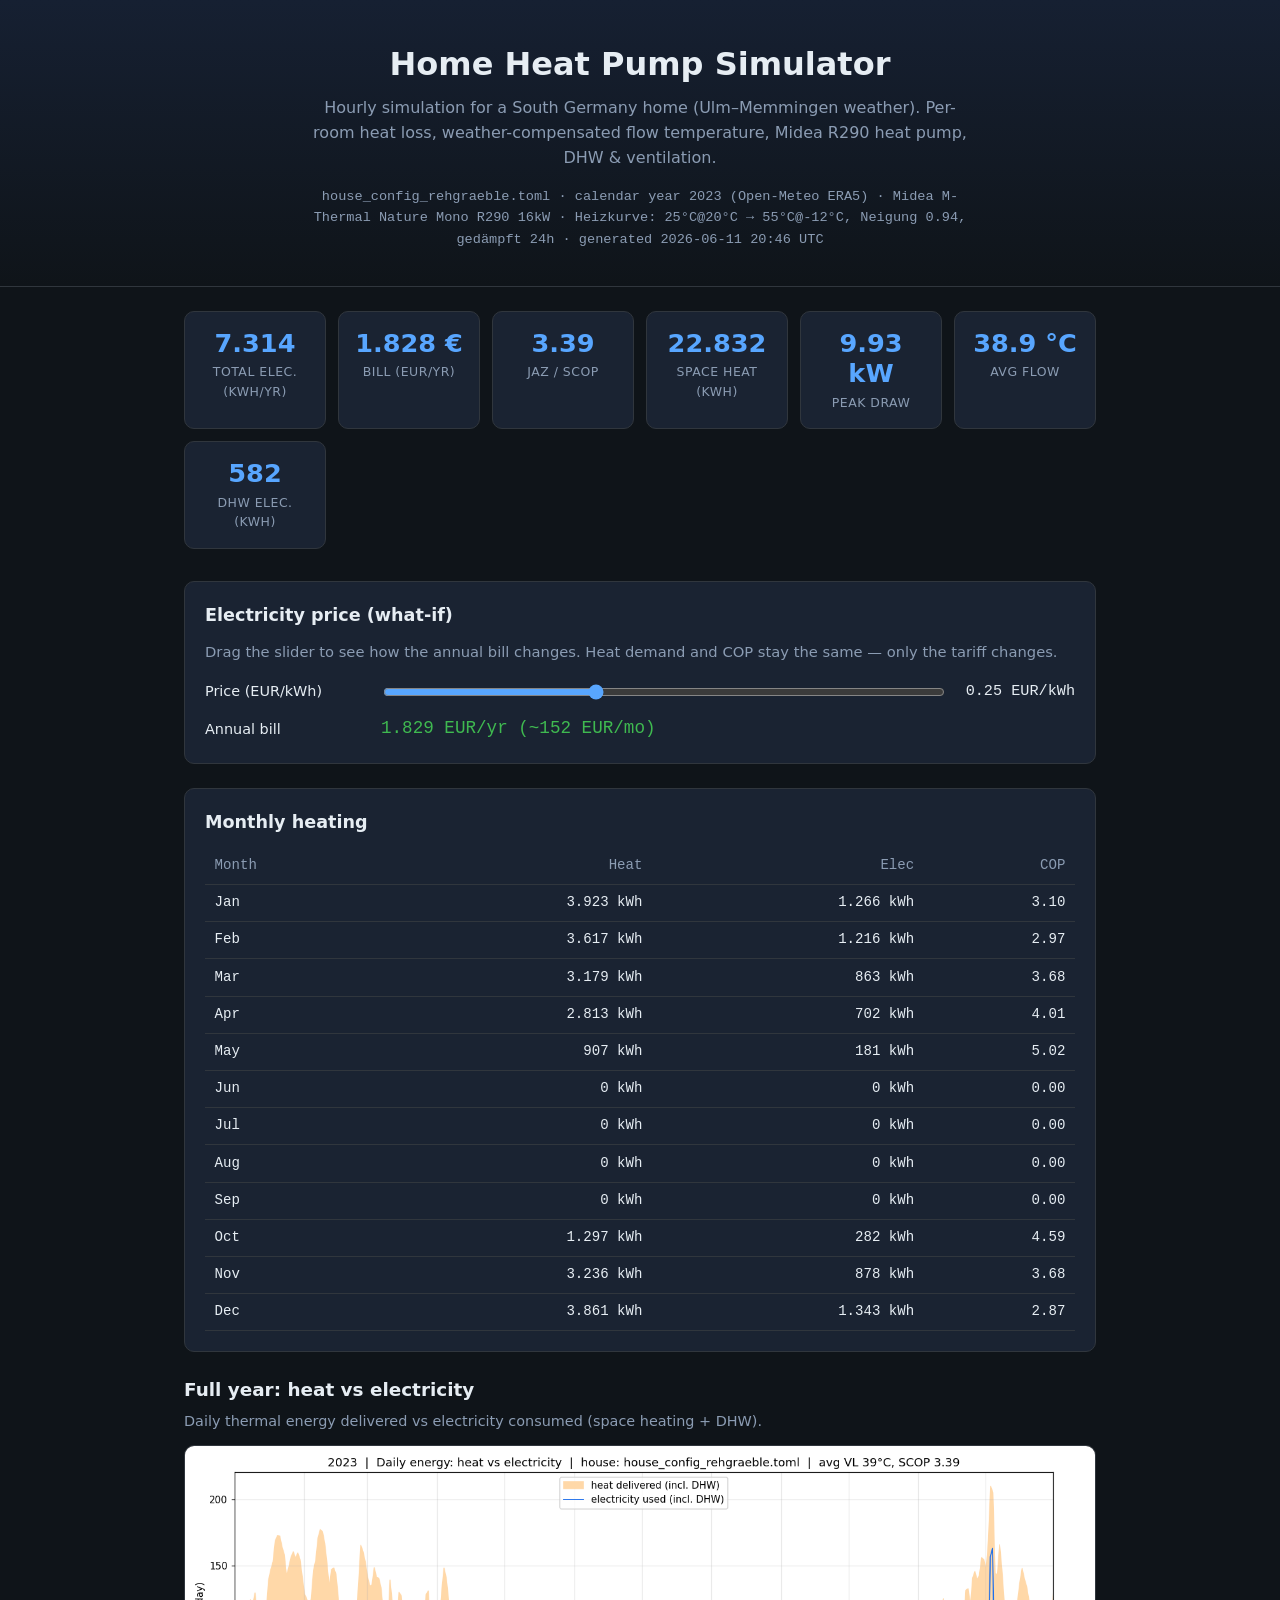
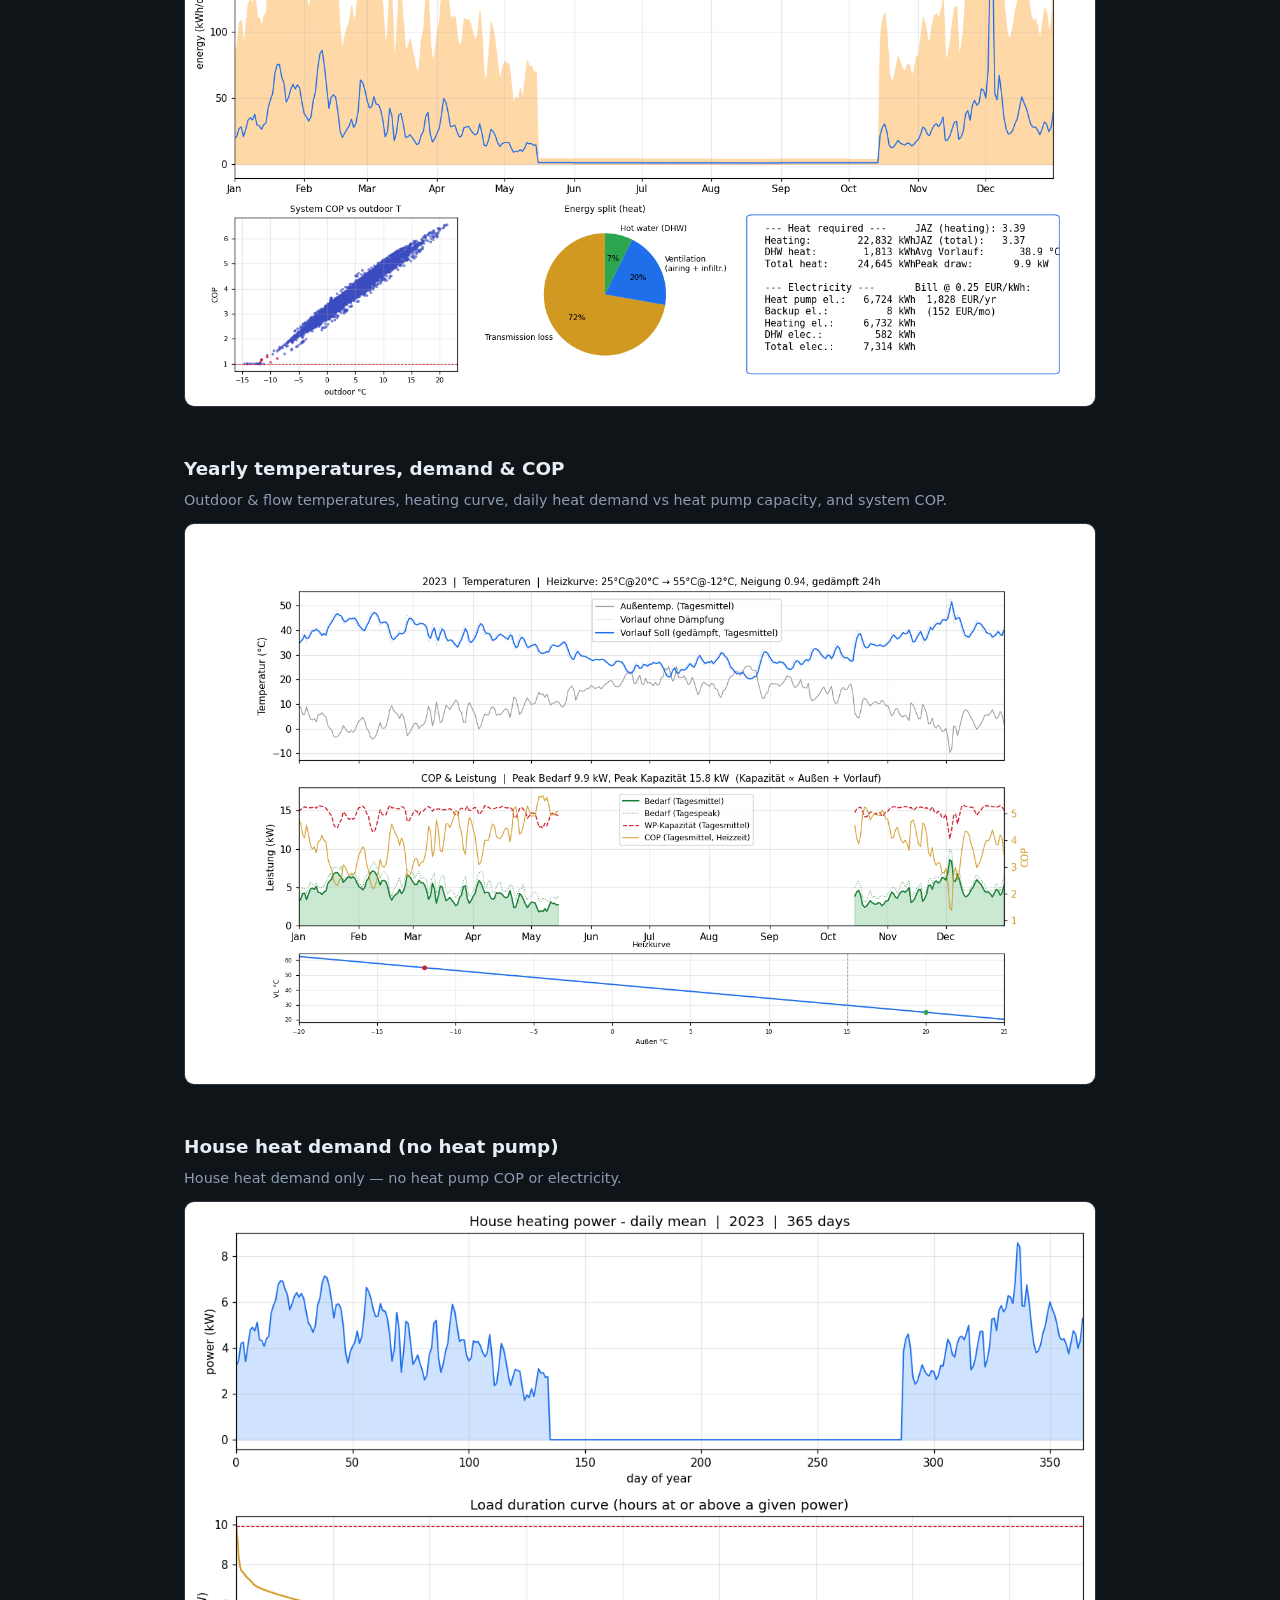
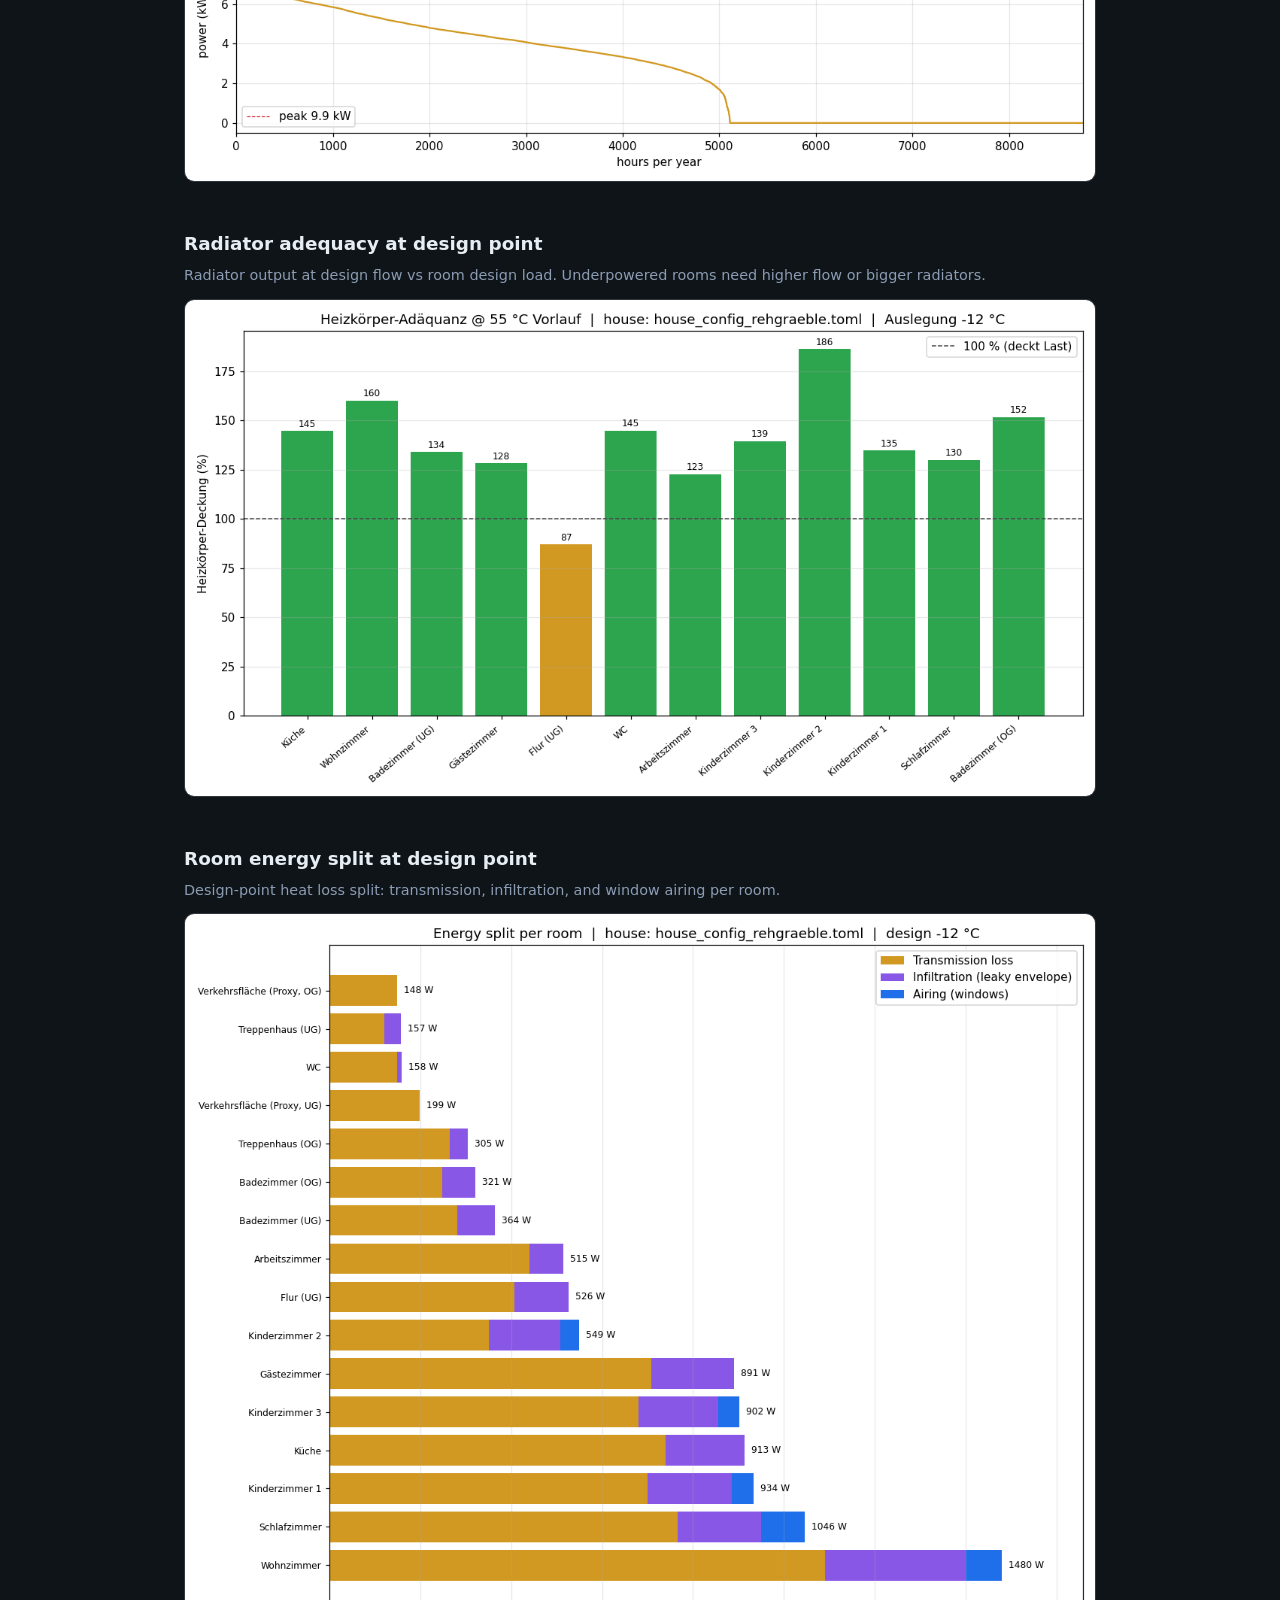
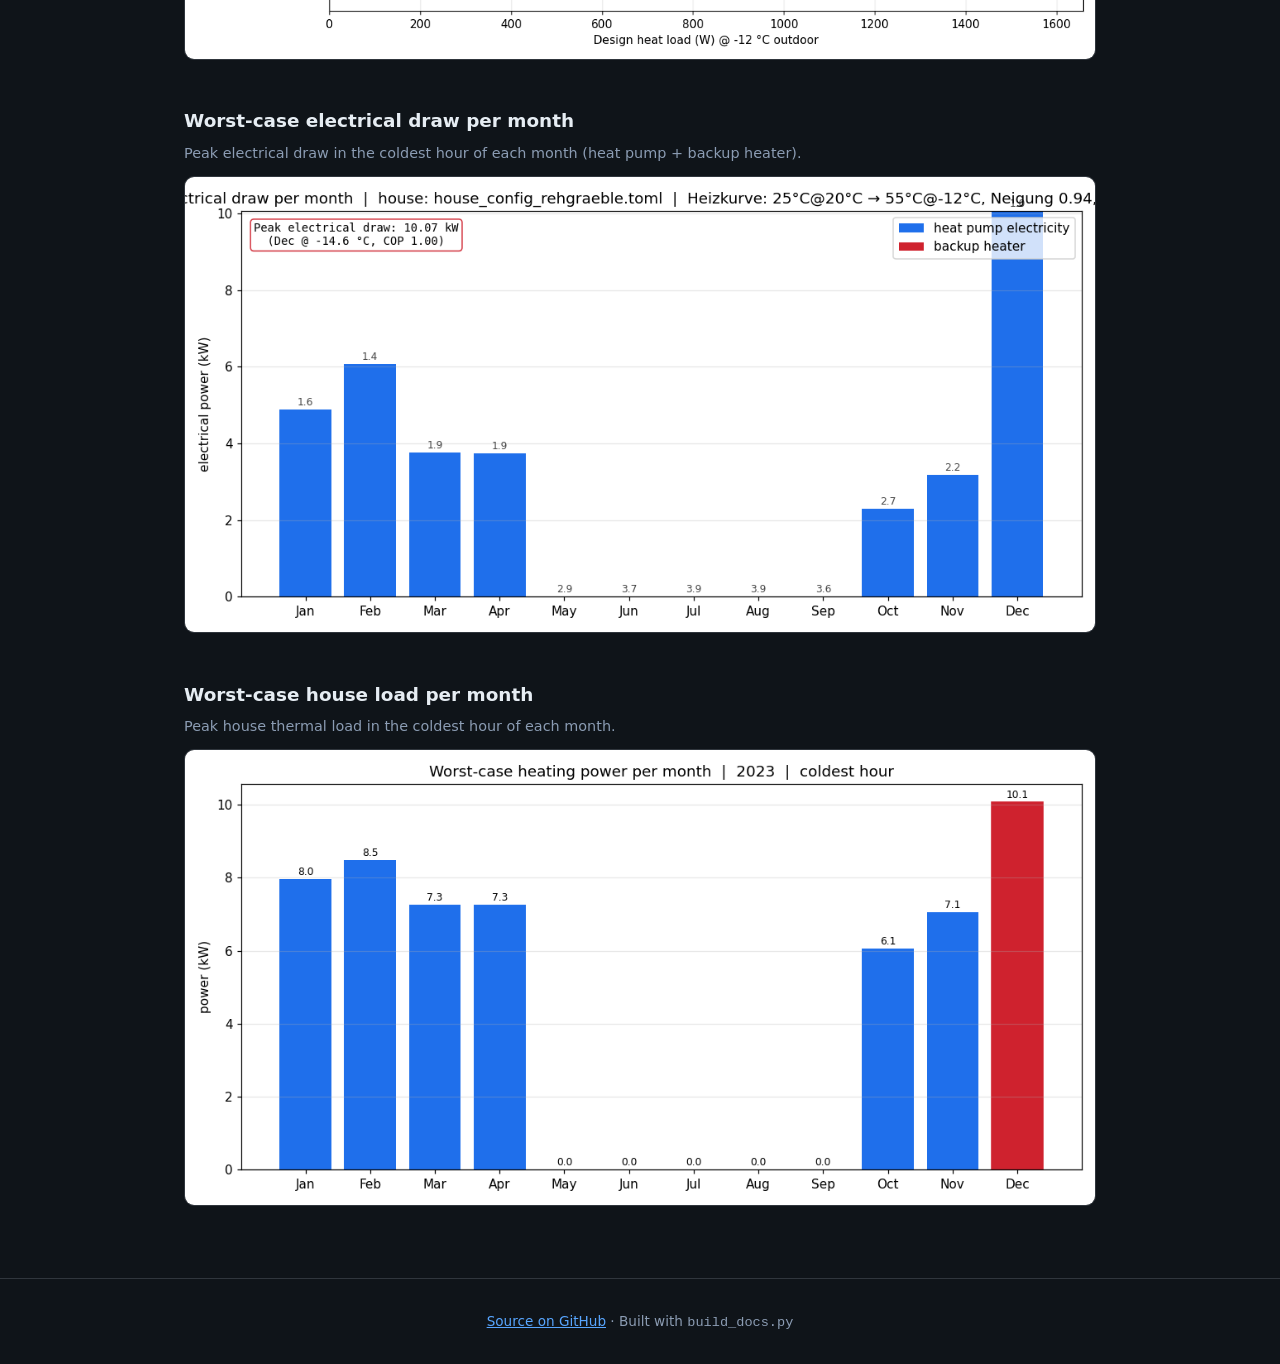
==== index.html @ b9c760da "Deploy site (e0822673ced63720fb3286ea63b2518b3826595b) e0822673ced63720fb3286ea63b2518b3826595b" ====
<!DOCTYPE html>
<html lang="en">
<head>
  <meta charset="utf-8">
  <meta name="viewport" content="width=device-width, initial-scale=1">
  <title>Home Heat Pump Simulator</title>
  <meta name="description" content="Hourly heat pump simulation for a South Germany home — annual energy, JAZ, and plots.">
  <link rel="stylesheet" href="style.css">
</head>
<body>
  <header>
    <h1>Home Heat Pump Simulator</h1>
    <p>Hourly simulation for a South Germany home (Ulm–Memmingen weather). Per-room heat loss, weather-compensated flow temperature, Midea R290 heat pump, DHW &amp; ventilation.</p>
    <p class="meta" id="meta"></p>
  </header>

  <main>
    <div id="load-error" class="error" hidden>
      Could not load <code>stats.json</code>. Run
      <code>HOUSE_CONFIG=house_config_rehgraeble.toml .venv/bin/python build_docs.py</code>
      first, then serve this folder with a local HTTP server (not <code>file://</code>).
    </div>

    <div id="content" hidden>
      <div class="stats-grid" id="stats-grid"></div>

      <div class="panel">
        <h2>Electricity price (what-if)</h2>
        <p>Drag the slider to see how the annual bill changes. Heat demand and COP stay the same — only the tariff changes.</p>
        <div class="slider-row">
          <label for="price-slider">Price (EUR/kWh)</label>
          <input type="range" id="price-slider" min="0.10" max="0.50" step="0.01">
          <output id="price-output"></output>
        </div>
        <div class="slider-row" style="margin-top: 0.75rem;">
          <label>Annual bill</label>
          <output id="cost-output" style="flex:1;text-align:left;font-size:1.1rem;color:var(--green);"></output>
        </div>
      </div>

      <div class="panel">
        <h2>Monthly heating</h2>
        <table class="monthly" id="monthly-table">
          <thead>
            <tr><th>Month</th><th>Heat</th><th>Elec</th><th>COP</th></tr>
          </thead>
          <tbody></tbody>
        </table>
      </div>

      <div id="plots"></div>
    </div>
  </main>

  <footer>
    <a href="https://github.com/superdupercharged/home-heat-pump-simulator">Source on GitHub</a>
    · Built with <code>build_docs.py</code>
  </footer>

  <script>
    const PLOT_DESC = {
      "sim_full_year.png": "Daily thermal energy delivered vs electricity consumed (space heating + DHW).",
      "sim_yearly_temps.png": "Outdoor & flow temperatures, heating curve, daily heat demand vs heat pump capacity, and system COP.",
      "house_full_year.png": "House heat demand only — no heat pump COP or electricity.",
      "radiator_check.png": "Radiator output at design flow vs room design load. Underpowered rooms need higher flow or bigger radiators.",
      "radiator_room_energy.png": "Design-point heat loss split: transmission, infiltration, and window airing per room.",
      "sim_worst_case.png": "Peak electrical draw in the coldest hour of each month (heat pump + backup heater).",
      "house_worst_case.png": "Peak house thermal load in the coldest hour of each month.",
    };

    let stats = null;

    function fmt(n, digits = 0) {
      return n.toLocaleString("de-DE", { maximumFractionDigits: digits, minimumFractionDigits: digits });
    }

    function renderStats(s) {
      const cards = [
        { value: fmt(s.combined.elec_kwh), label: "Total elec. (kWh/yr)" },
        { value: fmt(s.combined.cost_eur_per_year) + " €", label: "Bill (EUR/yr)" },
        { value: s.heating.scop, label: "JAZ / SCOP" },
        { value: fmt(s.heating.heat_kwh), label: "Space heat (kWh)" },
        { value: s.heating.peak_el_kw + " kW", label: "Peak draw" },
        { value: s.heating.avg_flow_c + " °C", label: "Avg flow" },
      ];
      if (s.dhw) {
        cards.push({ value: fmt(s.dhw.elec_kwh), label: "DHW elec. (kWh)" });
      }
      document.getElementById("stats-grid").innerHTML = cards.map(c =>
        `<div class="stat-card"><div class="value">${c.value}</div><div class="label">${c.label}</div></div>`
      ).join("");

      document.getElementById("meta").textContent =
        `${s.house_config} · ${s.weather || "weather"} · ${s.heat_pump.split("(")[0].trim()} · ${s.heating_curve} · generated ${s.generated_at}`;

      const tbody = document.querySelector("#monthly-table tbody");
      tbody.innerHTML = s.monthly.map(m =>
        `<tr><td>${m.month}</td><td>${fmt(m.heat_kwh)} kWh</td><td>${fmt(m.elec_kwh)} kWh</td><td>${m.cop.toFixed(2)}</td></tr>`
      ).join("");

      document.getElementById("plots").innerHTML = s.plots.map(p => `
        <section class="plot-section">
          <h2>${p.title}</h2>
          <p class="desc">${PLOT_DESC[p.file] || ""}</p>
          <img src="assets/${p.file}" alt="${p.title}" loading="lazy">
        </section>
      `).join("");
    }

    function setupPriceSlider(s) {
      const slider = document.getElementById("price-slider");
      const priceOut = document.getElementById("price-output");
      const costOut = document.getElementById("cost-output");
      const basePrice = s.electricity_price_eur_per_kwh;
      const totalKwh = s.combined.elec_kwh;

      slider.value = basePrice;
      function update() {
        const p = parseFloat(slider.value);
        priceOut.textContent = p.toFixed(2) + " EUR/kWh";
        const yearly = totalKwh * p;
        costOut.textContent = fmt(Math.round(yearly)) + " EUR/yr  (~" + fmt(Math.round(yearly / 12)) + " EUR/mo)";
      }
      slider.addEventListener("input", update);
      update();
    }

    async function init() {
      try {
        const resp = await fetch("stats.json");
        if (!resp.ok) throw new Error(resp.statusText);
        stats = await resp.json();
        document.getElementById("content").hidden = false;
        renderStats(stats);
        setupPriceSlider(stats);
      } catch (e) {
        document.getElementById("load-error").hidden = false;
        console.error(e);
      }
    }

    init();
  </script>
</body>
</html>
---- style.css ----
:root {
  --bg: #0f1419;
  --surface: #1a2332;
  --surface2: #243044;
  --text: #e6edf3;
  --muted: #8b9cb3;
  --accent: #58a6ff;
  --green: #3fb950;
  --orange: #d29922;
  --red: #f85149;
  --border: #30363d;
  --radius: 10px;
  --font: "Segoe UI", system-ui, -apple-system, sans-serif;
  --mono: "SF Mono", "Cascadia Code", "Consolas", monospace;
}

* {
  box-sizing: border-box;
}

body {
  margin: 0;
  font-family: var(--font);
  background: var(--bg);
  color: var(--text);
  line-height: 1.55;
}

a {
  color: var(--accent);
}

header {
  padding: 2.5rem 1.5rem 2rem;
  text-align: center;
  border-bottom: 1px solid var(--border);
  background: linear-gradient(180deg, #162032 0%, var(--bg) 100%);
}

header h1 {
  margin: 0 0 0.4rem;
  font-size: clamp(1.5rem, 4vw, 2rem);
  font-weight: 650;
}

header p {
  margin: 0.25rem 0;
  color: var(--muted);
  max-width: 42rem;
  margin-inline: auto;
}

.meta {
  margin-top: 1rem;
  font-size: 0.85rem;
  color: var(--muted);
  font-family: var(--mono);
}

main {
  max-width: 960px;
  margin: 0 auto;
  padding: 1.5rem;
}

.stats-grid {
  display: grid;
  grid-template-columns: repeat(auto-fit, minmax(140px, 1fr));
  gap: 0.75rem;
  margin-bottom: 2rem;
}

.stat-card {
  background: var(--surface);
  border: 1px solid var(--border);
  border-radius: var(--radius);
  padding: 1rem;
  text-align: center;
}

.stat-card .value {
  font-size: 1.6rem;
  font-weight: 700;
  color: var(--accent);
  line-height: 1.2;
}

.stat-card .label {
  font-size: 0.78rem;
  color: var(--muted);
  margin-top: 0.25rem;
  text-transform: uppercase;
  letter-spacing: 0.04em;
}

.panel {
  background: var(--surface);
  border: 1px solid var(--border);
  border-radius: var(--radius);
  padding: 1.25rem;
  margin-bottom: 1.5rem;
}

.panel h2 {
  margin: 0 0 0.75rem;
  font-size: 1.1rem;
}

.panel p {
  margin: 0 0 1rem;
  color: var(--muted);
  font-size: 0.92rem;
}

.slider-row {
  display: flex;
  flex-wrap: wrap;
  align-items: center;
  gap: 1rem;
}

.slider-row label {
  font-size: 0.9rem;
  min-width: 10rem;
}

.slider-row input[type="range"] {
  flex: 1;
  min-width: 160px;
  accent-color: var(--accent);
}

.slider-row output {
  font-family: var(--mono);
  font-size: 0.95rem;
  min-width: 7rem;
  text-align: right;
}

section.plot-section {
  margin-bottom: 2.5rem;
}

section.plot-section h2 {
  font-size: 1.15rem;
  margin: 0 0 0.35rem;
}

section.plot-section .desc {
  color: var(--muted);
  font-size: 0.9rem;
  margin: 0 0 0.75rem;
}

section.plot-section img {
  width: 100%;
  height: auto;
  border-radius: var(--radius);
  border: 1px solid var(--border);
  background: #fff;
}

table.monthly {
  width: 100%;
  border-collapse: collapse;
  font-size: 0.88rem;
  font-family: var(--mono);
}

table.monthly th,
table.monthly td {
  padding: 0.45rem 0.6rem;
  text-align: right;
  border-bottom: 1px solid var(--border);
}

table.monthly th:first-child,
table.monthly td:first-child {
  text-align: left;
}

table.monthly th {
  color: var(--muted);
  font-weight: 500;
}

footer {
  text-align: center;
  padding: 2rem 1.5rem;
  color: var(--muted);
  font-size: 0.85rem;
  border-top: 1px solid var(--border);
}

.error {
  background: #3d1f1f;
  border: 1px solid var(--red);
  color: #ffb4b4;
  padding: 1rem;
  border-radius: var(--radius);
  margin: 1rem 0;
}

@media (max-width: 600px) {
  .stats-grid {
    grid-template-columns: repeat(2, 1fr);
  }
}
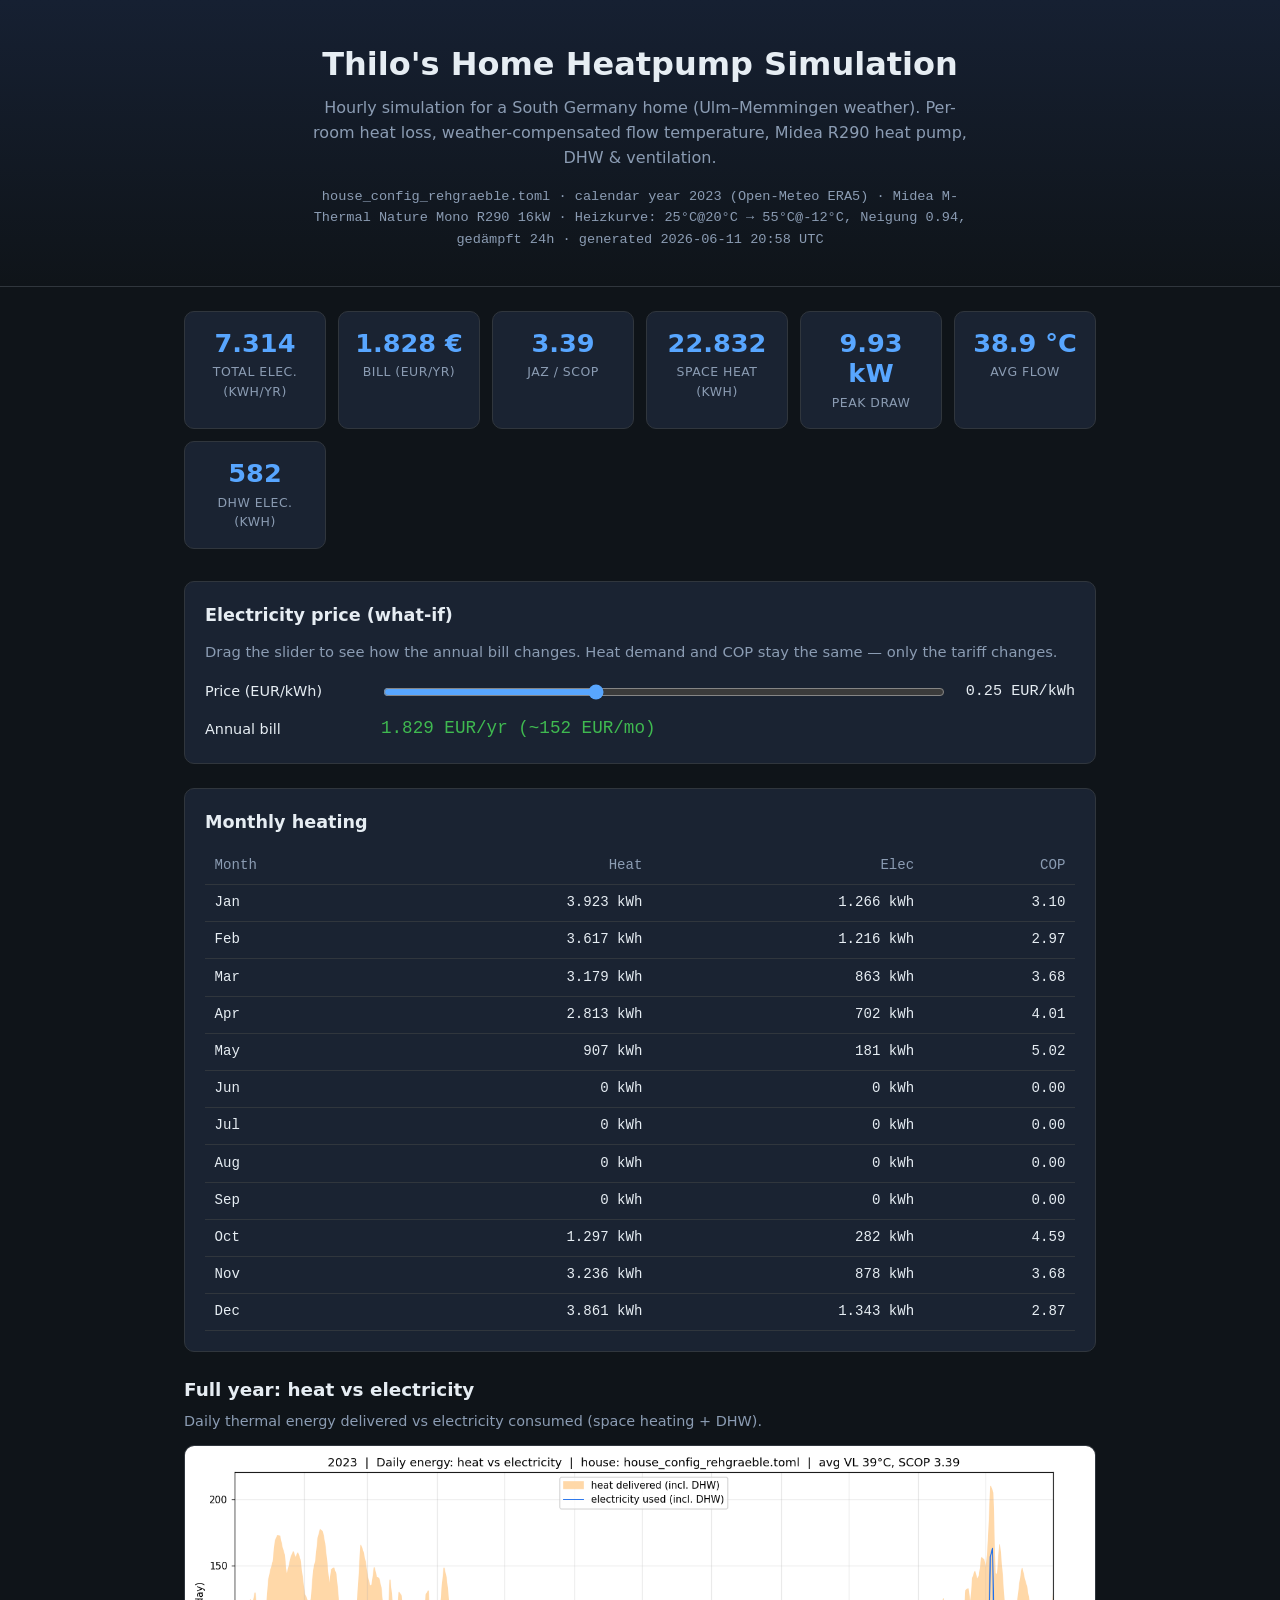
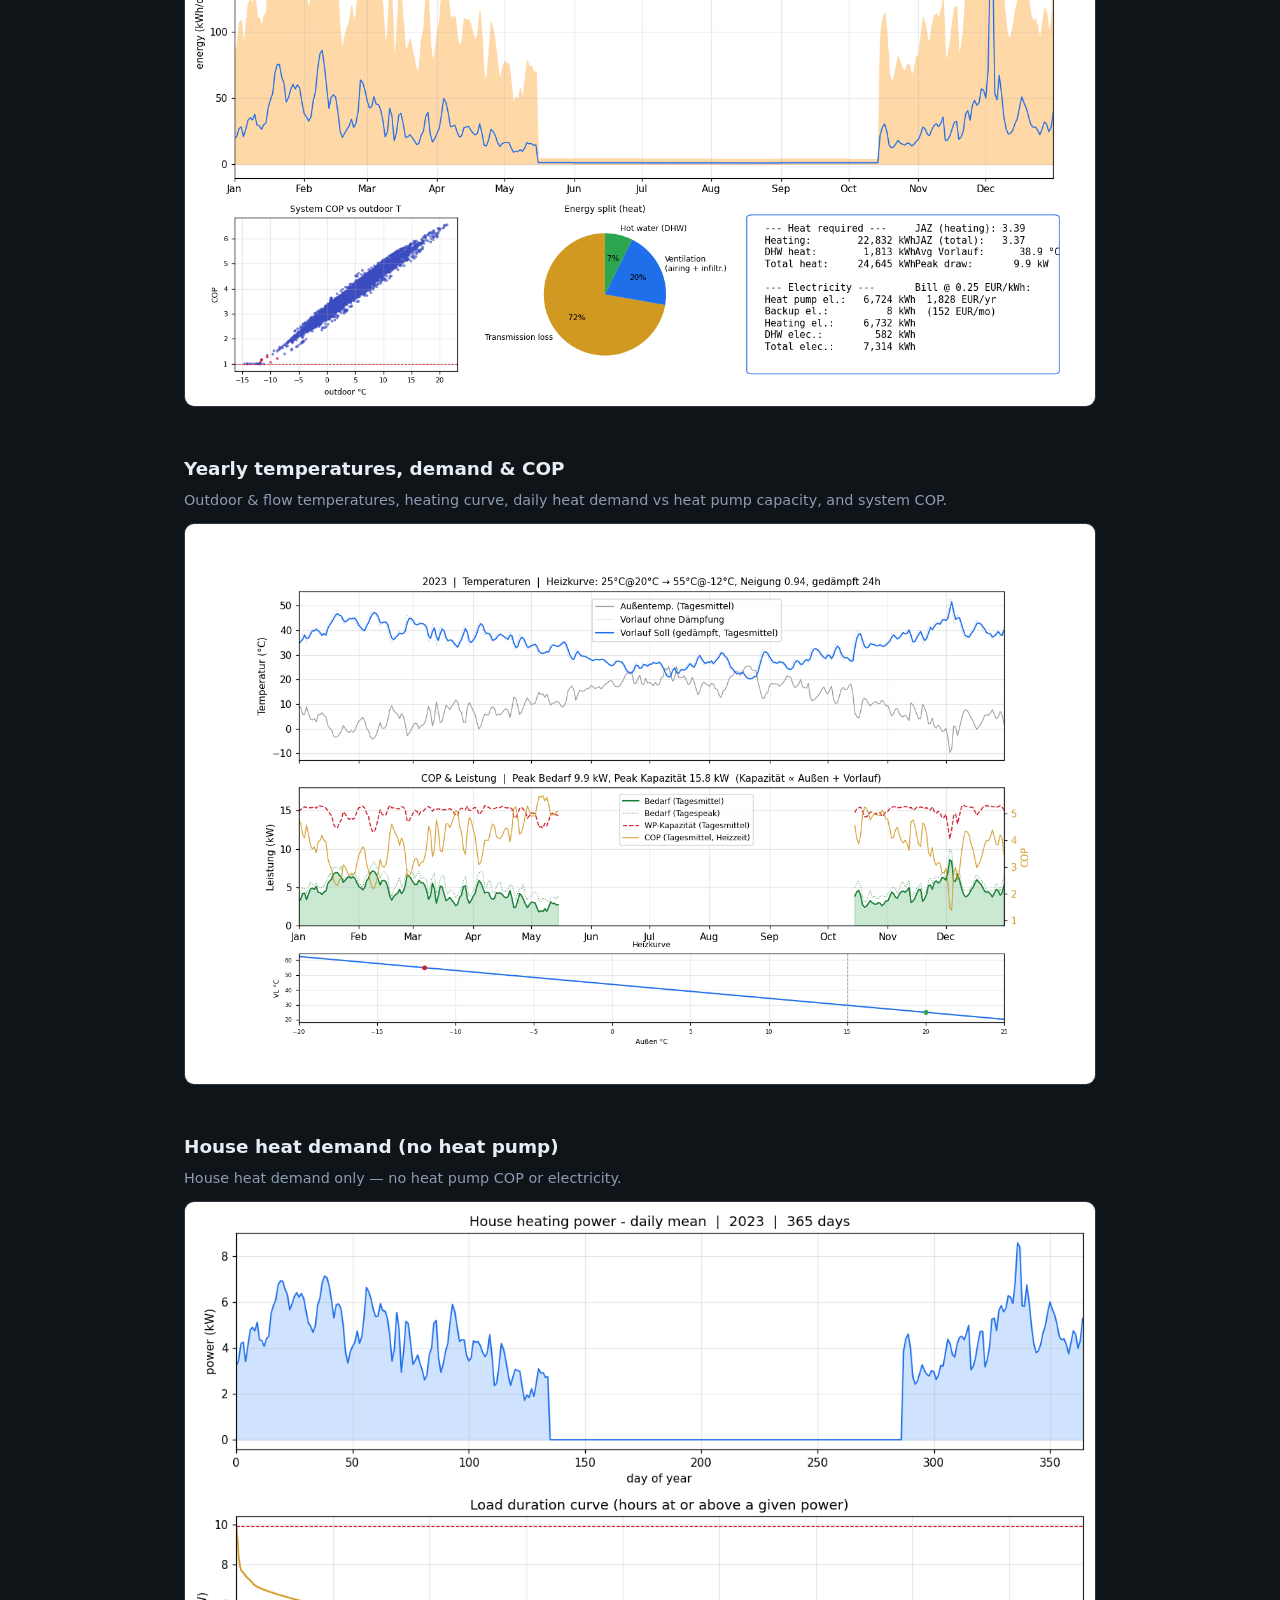
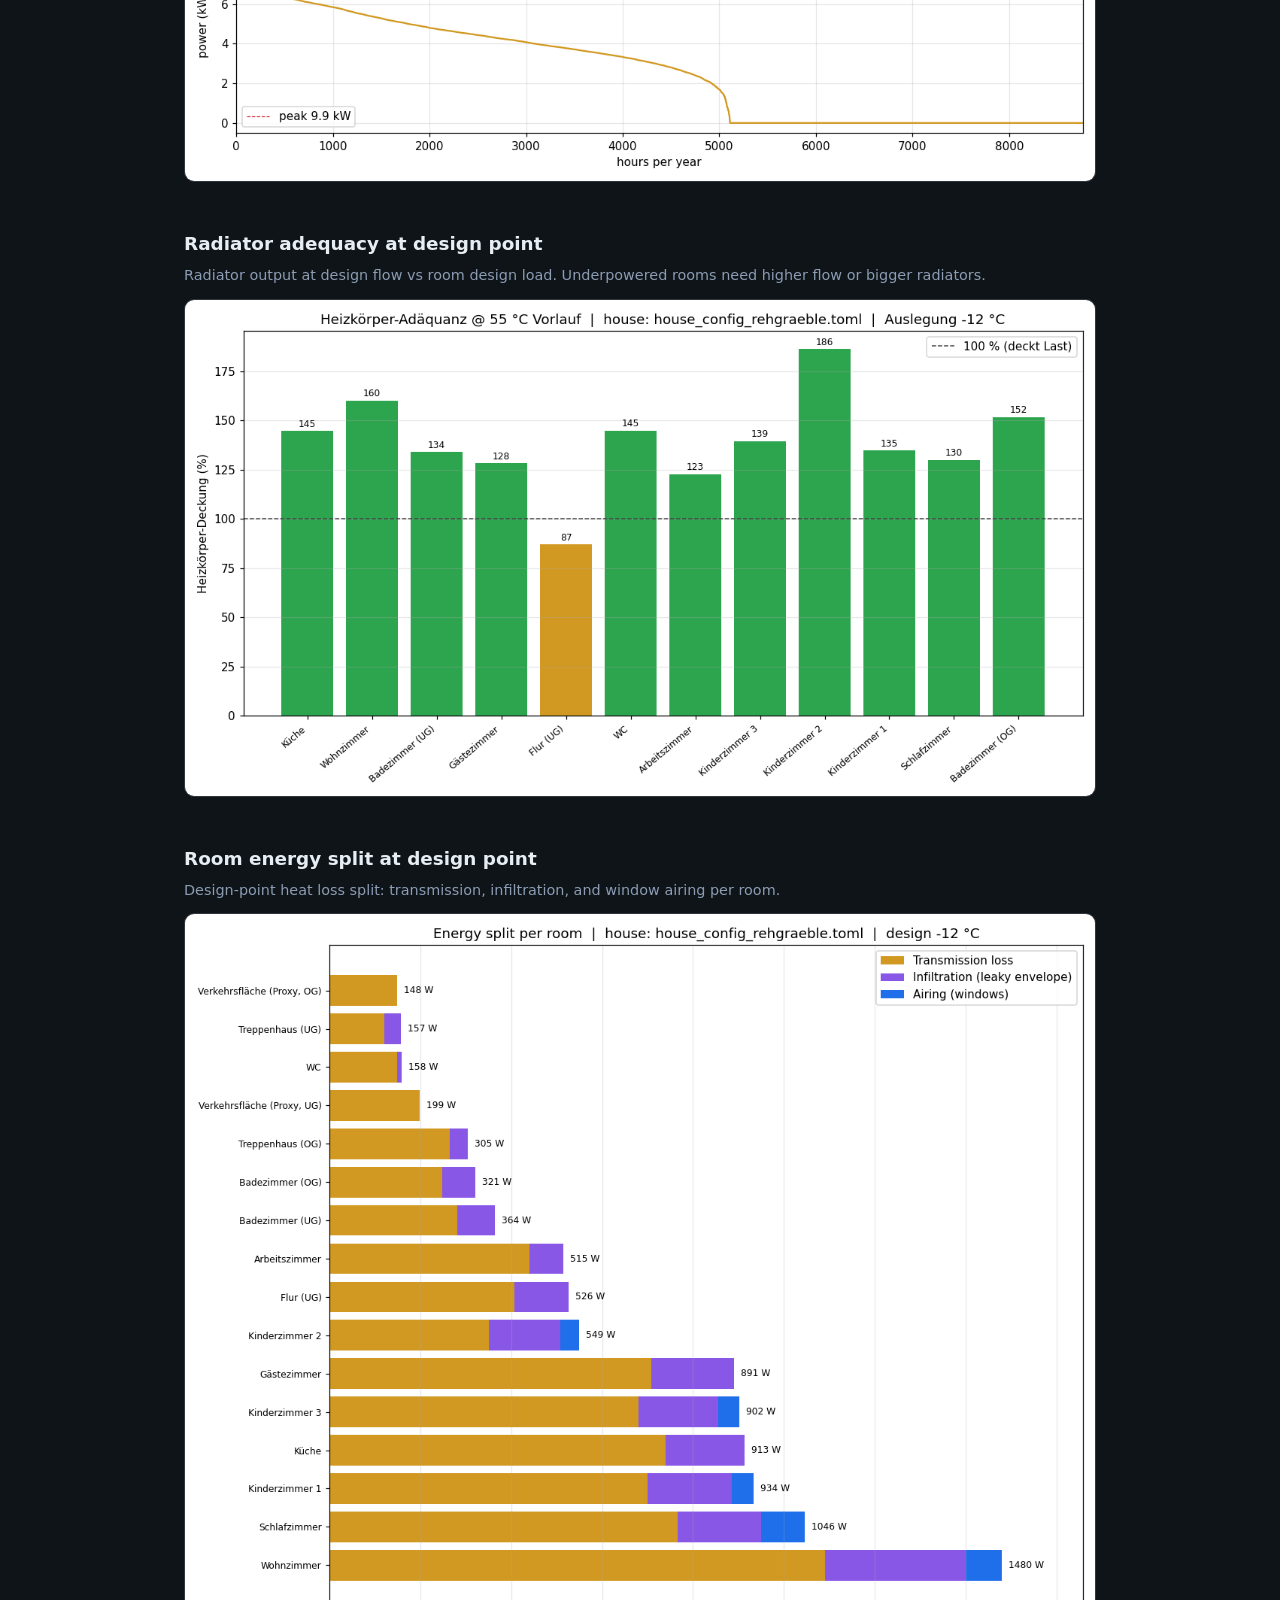
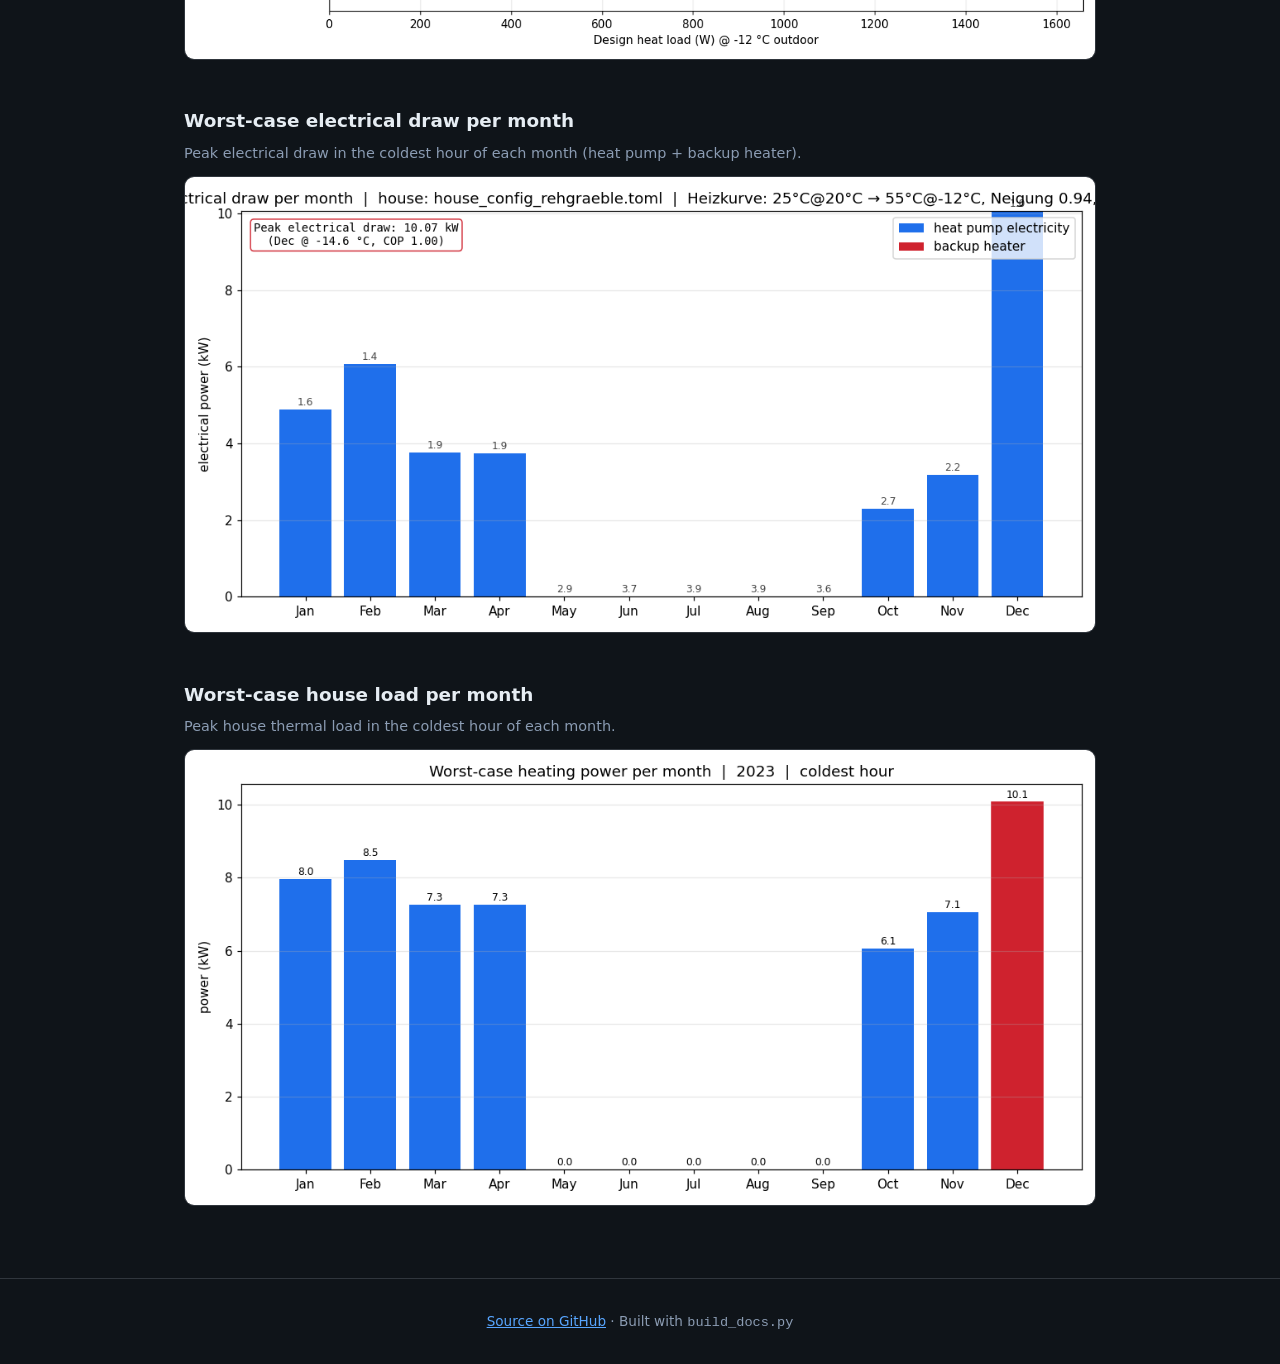
==== commit 64ba19fc: "Deploy site (c63f3b214908448fe4e8f931efb9d17661fdf3a7) c63f3b214908448fe4e8f931efb9d17661fdf3a7" ====
--- a/index.html
+++ b/index.html
@@ -3,13 +3,13 @@
 <head>
   <meta charset="utf-8">
   <meta name="viewport" content="width=device-width, initial-scale=1">
-  <title>Home Heat Pump Simulator</title>
+  <title>Thilo's Home Heatpump Simulation</title>
   <meta name="description" content="Hourly heat pump simulation for a South Germany home — annual energy, JAZ, and plots.">
   <link rel="stylesheet" href="style.css">
 </head>
 <body>
   <header>
-    <h1>Home Heat Pump Simulator</h1>
+    <h1>Thilo's Home Heatpump Simulation</h1>
     <p>Hourly simulation for a South Germany home (Ulm–Memmingen weather). Per-room heat loss, weather-compensated flow temperature, Midea R290 heat pump, DHW &amp; ventilation.</p>
     <p class="meta" id="meta"></p>
   </header>
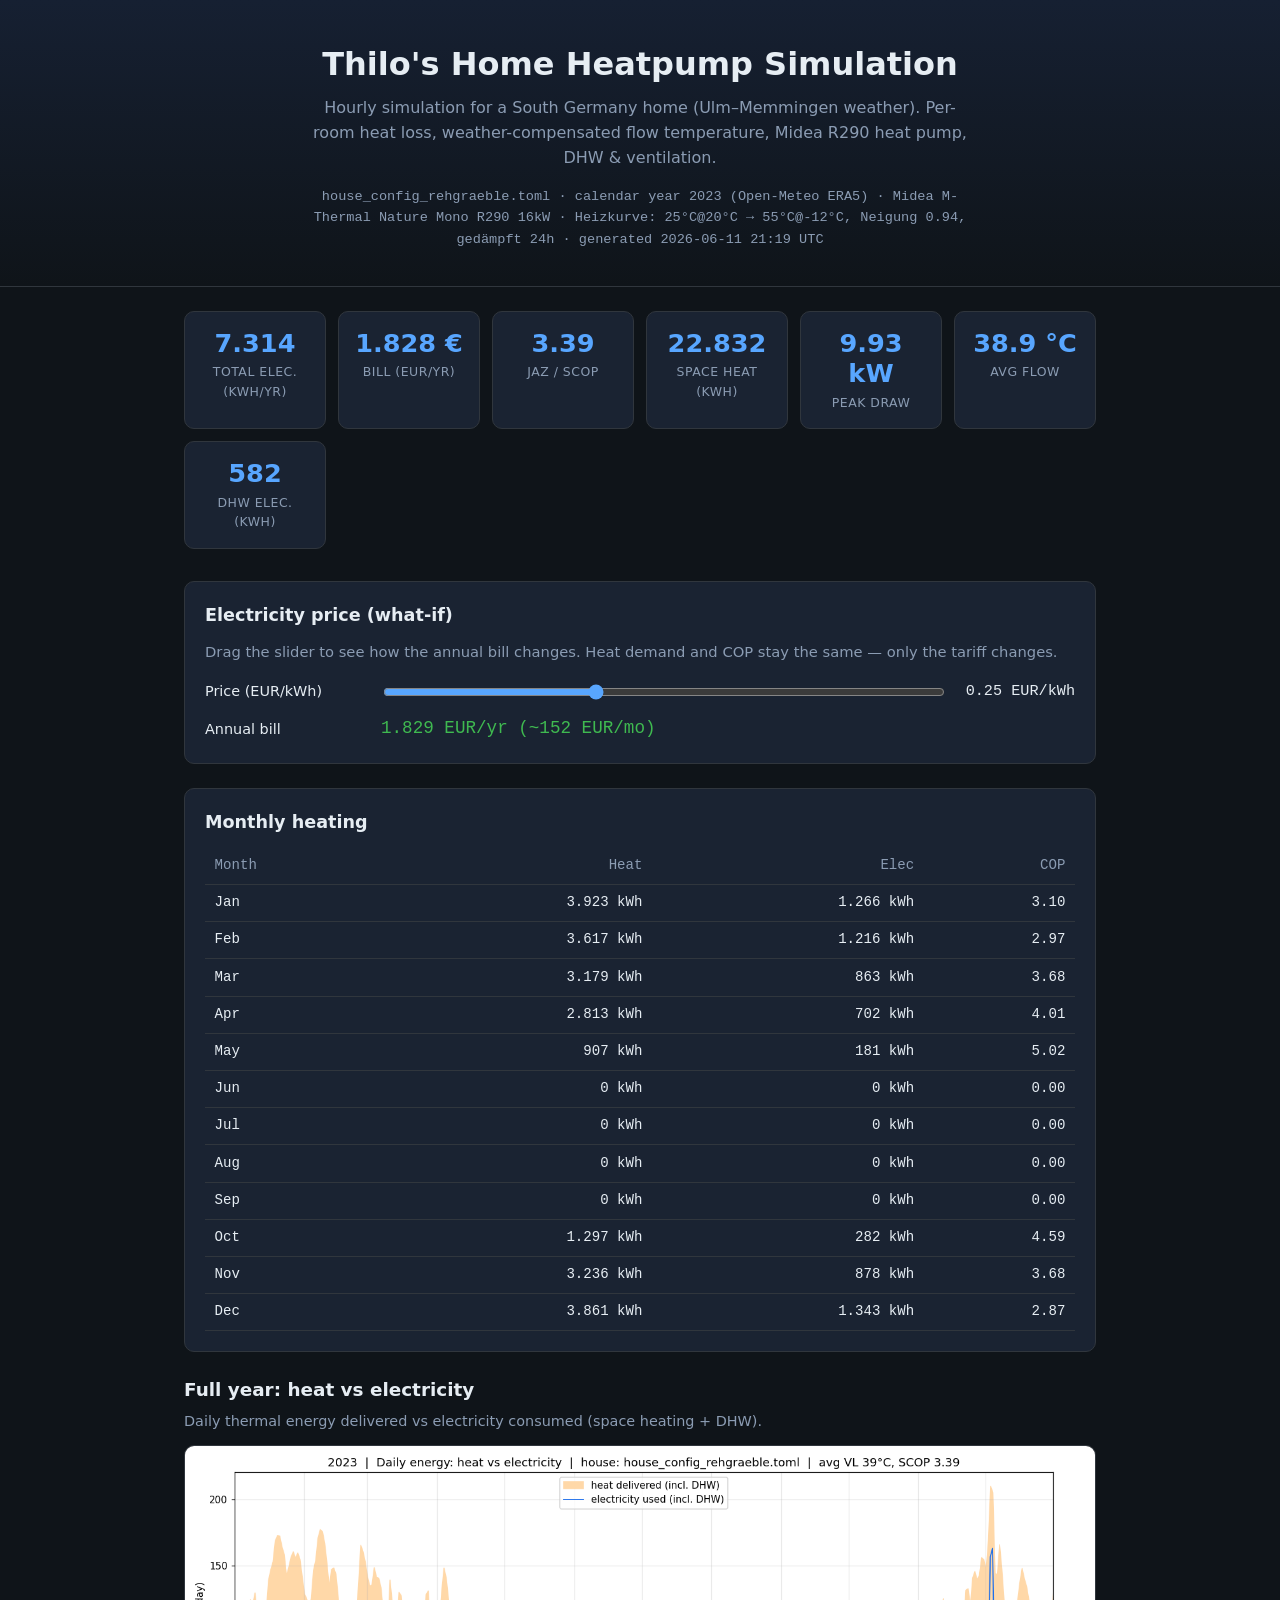
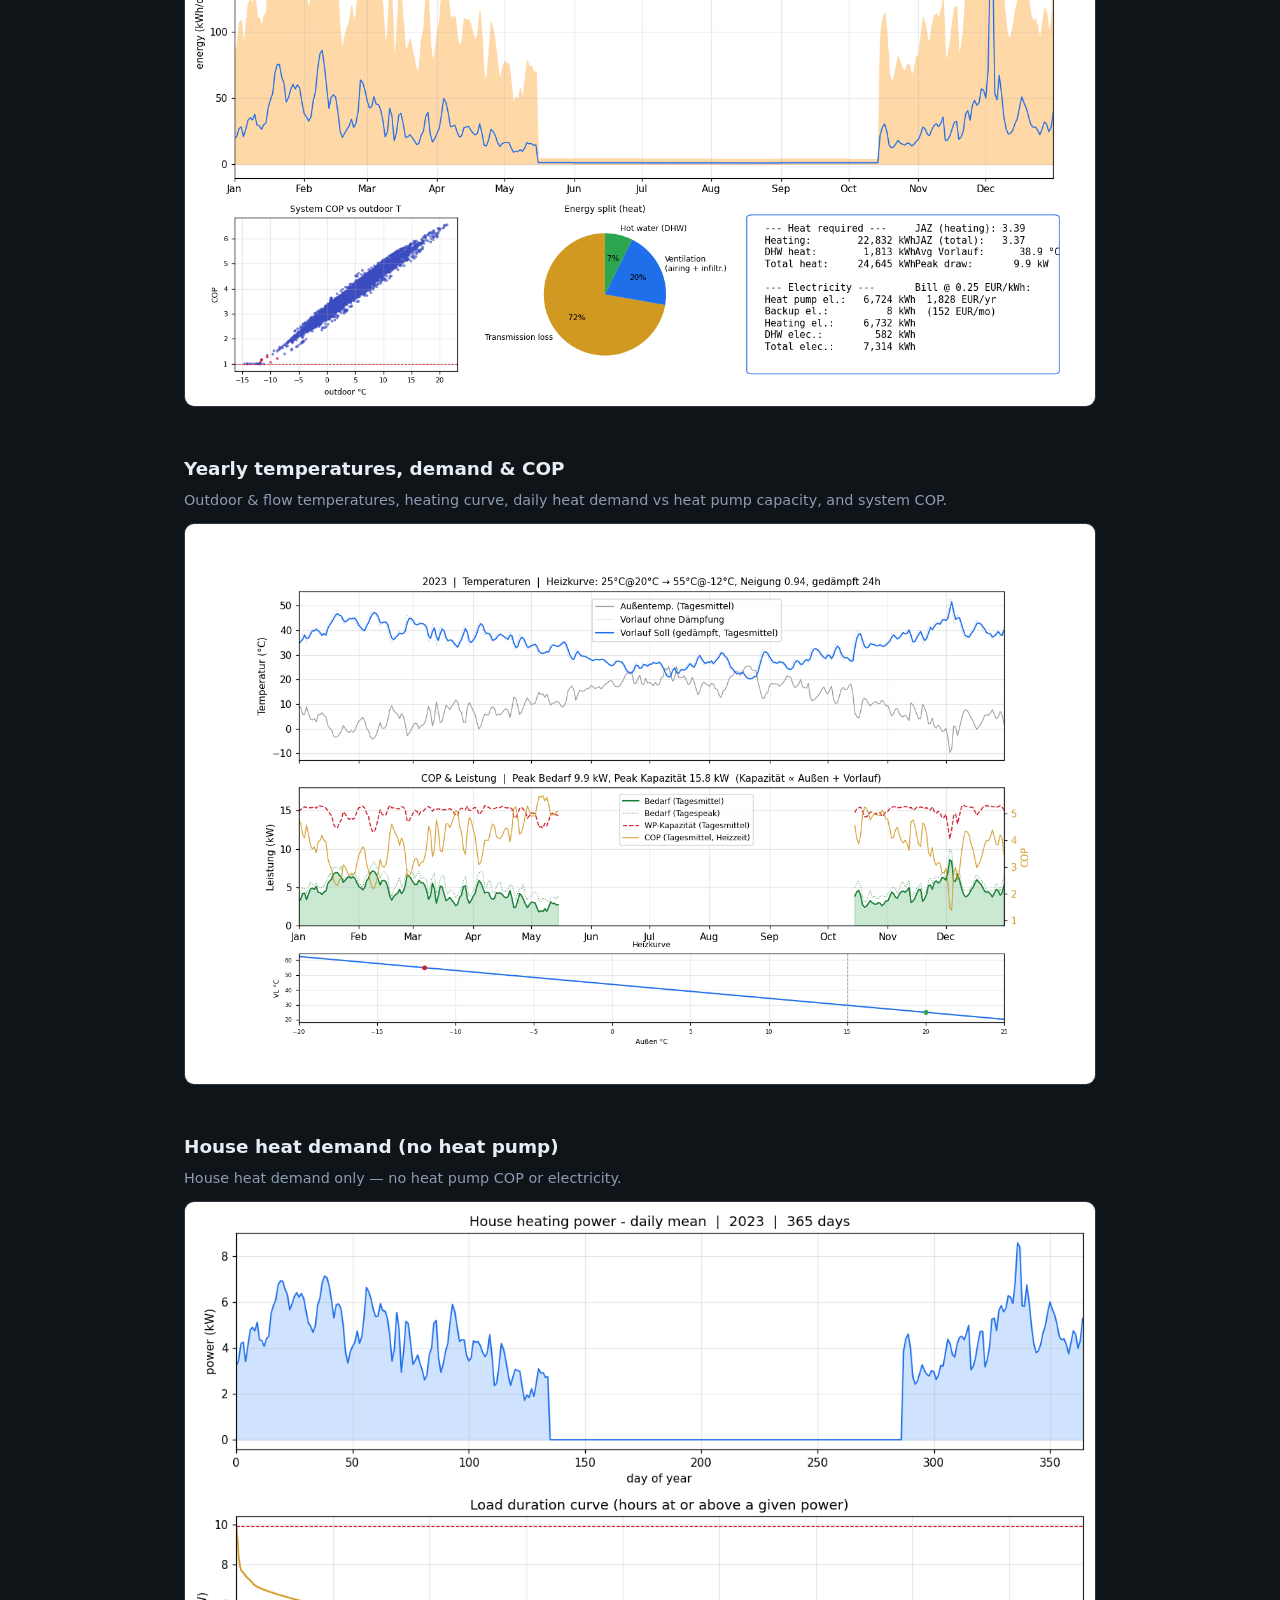
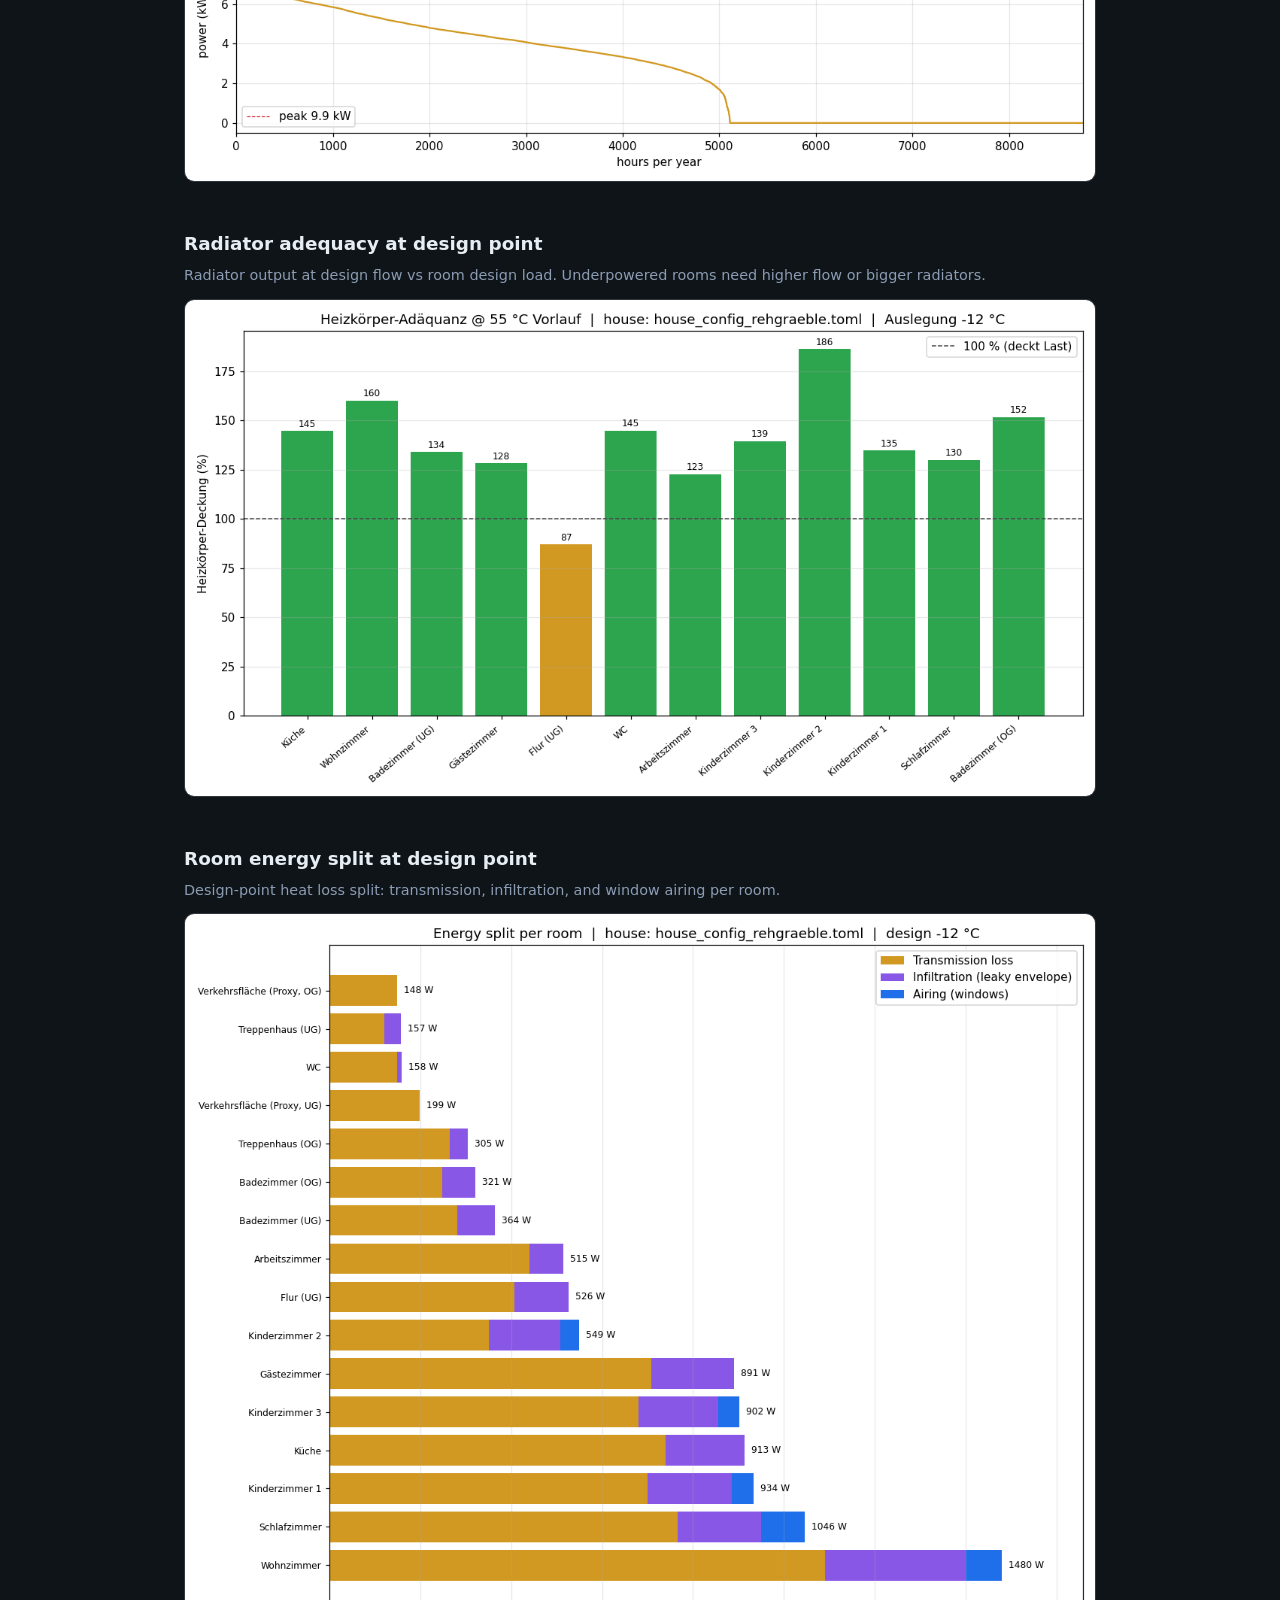
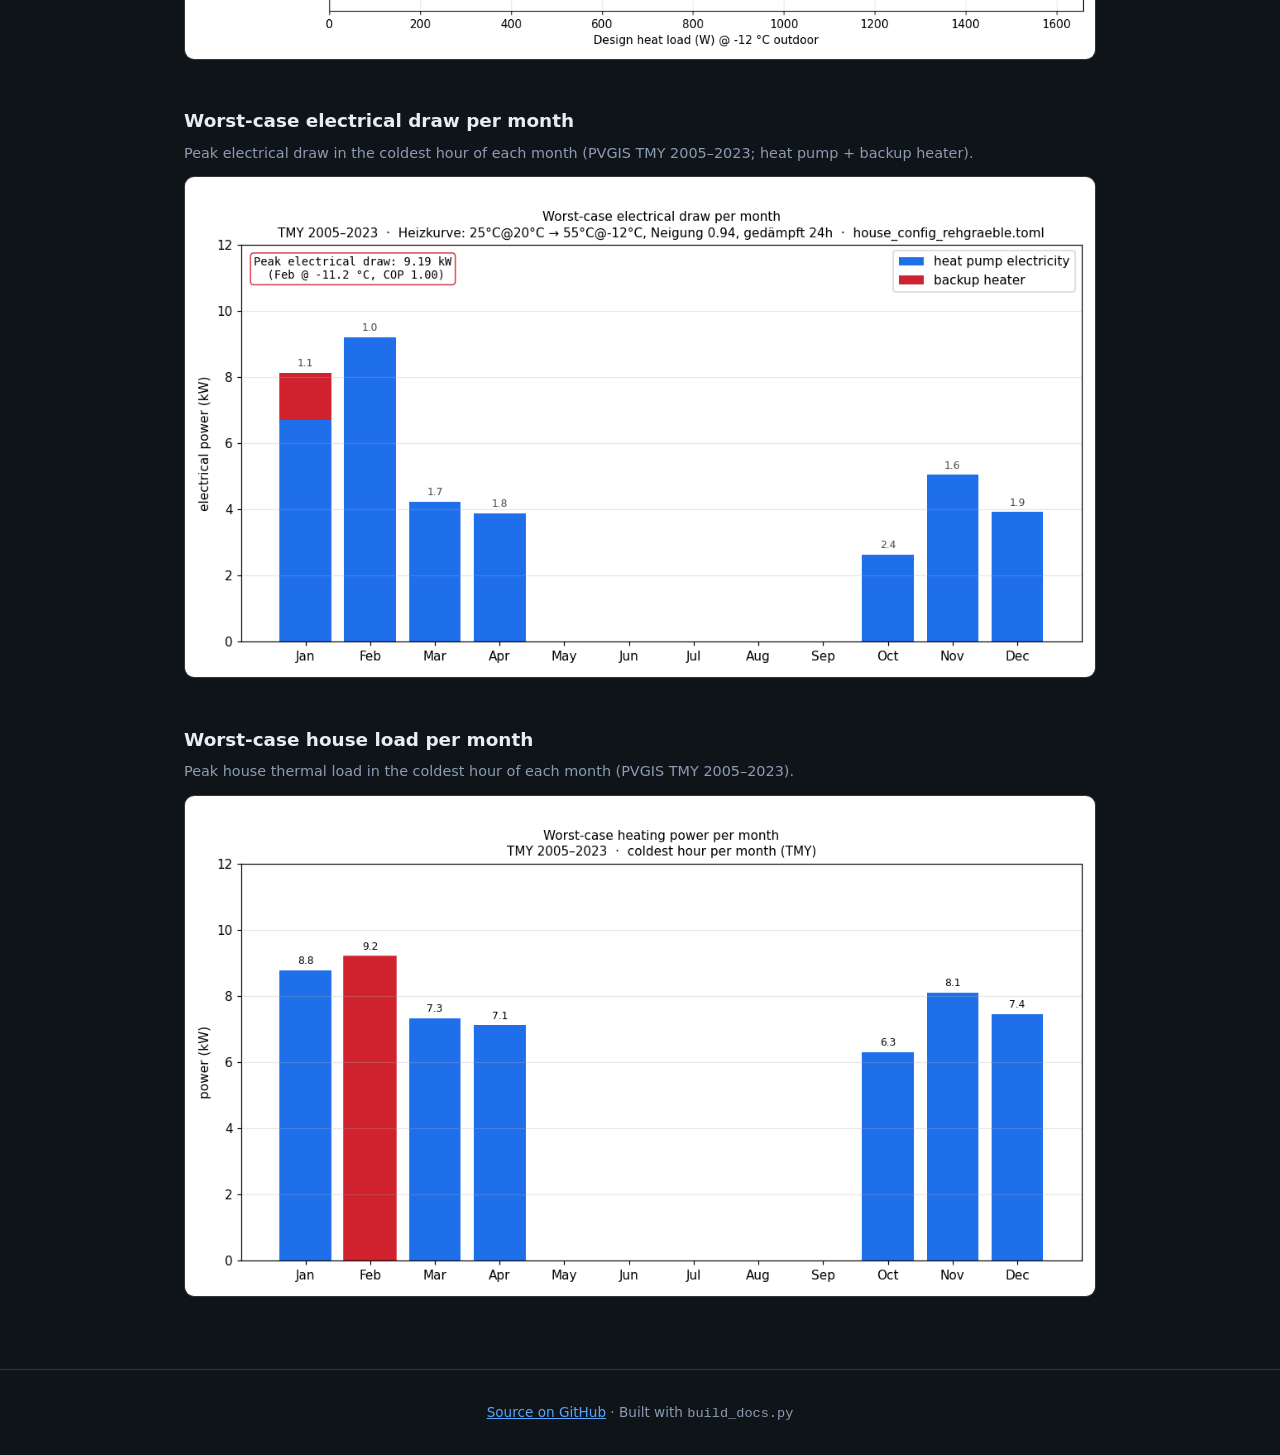
==== commit ad7dfe7a: "Deploy site (999da0d31ff6c4bc171d8f9004a61601bb3f9a28) 999da0d31ff6c4bc171d8f9004a61601bb3f9a28" ====
--- a/index.html
+++ b/index.html
@@ -64,8 +64,8 @@
       "house_full_year.png": "House heat demand only — no heat pump COP or electricity.",
       "radiator_check.png": "Radiator output at design flow vs room design load. Underpowered rooms need higher flow or bigger radiators.",
       "radiator_room_energy.png": "Design-point heat loss split: transmission, infiltration, and window airing per room.",
-      "sim_worst_case.png": "Peak electrical draw in the coldest hour of each month (heat pump + backup heater).",
-      "house_worst_case.png": "Peak house thermal load in the coldest hour of each month.",
+      "sim_worst_case.png": "Peak electrical draw in the coldest hour of each month (PVGIS TMY 2005–2023; heat pump + backup heater).",
+      "house_worst_case.png": "Peak house thermal load in the coldest hour of each month (PVGIS TMY 2005–2023).",
     };
 
     let stats = null;
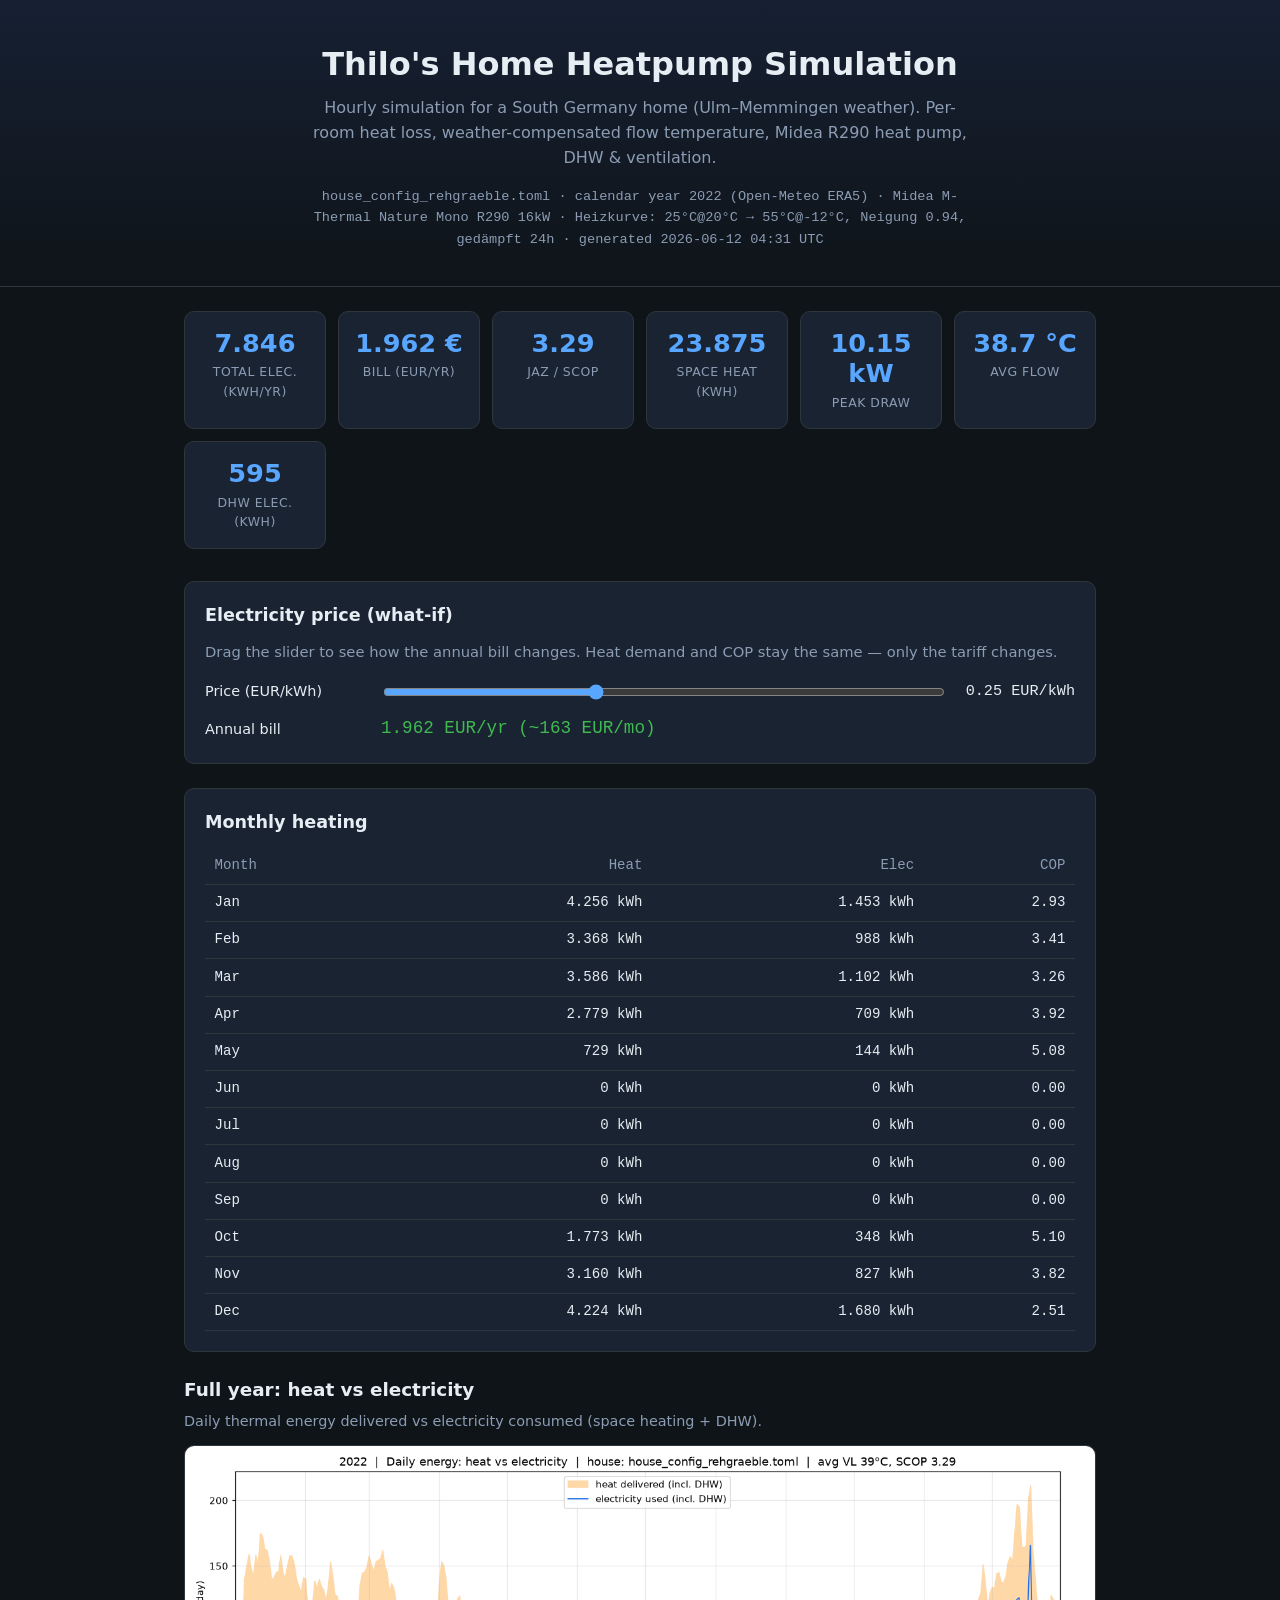
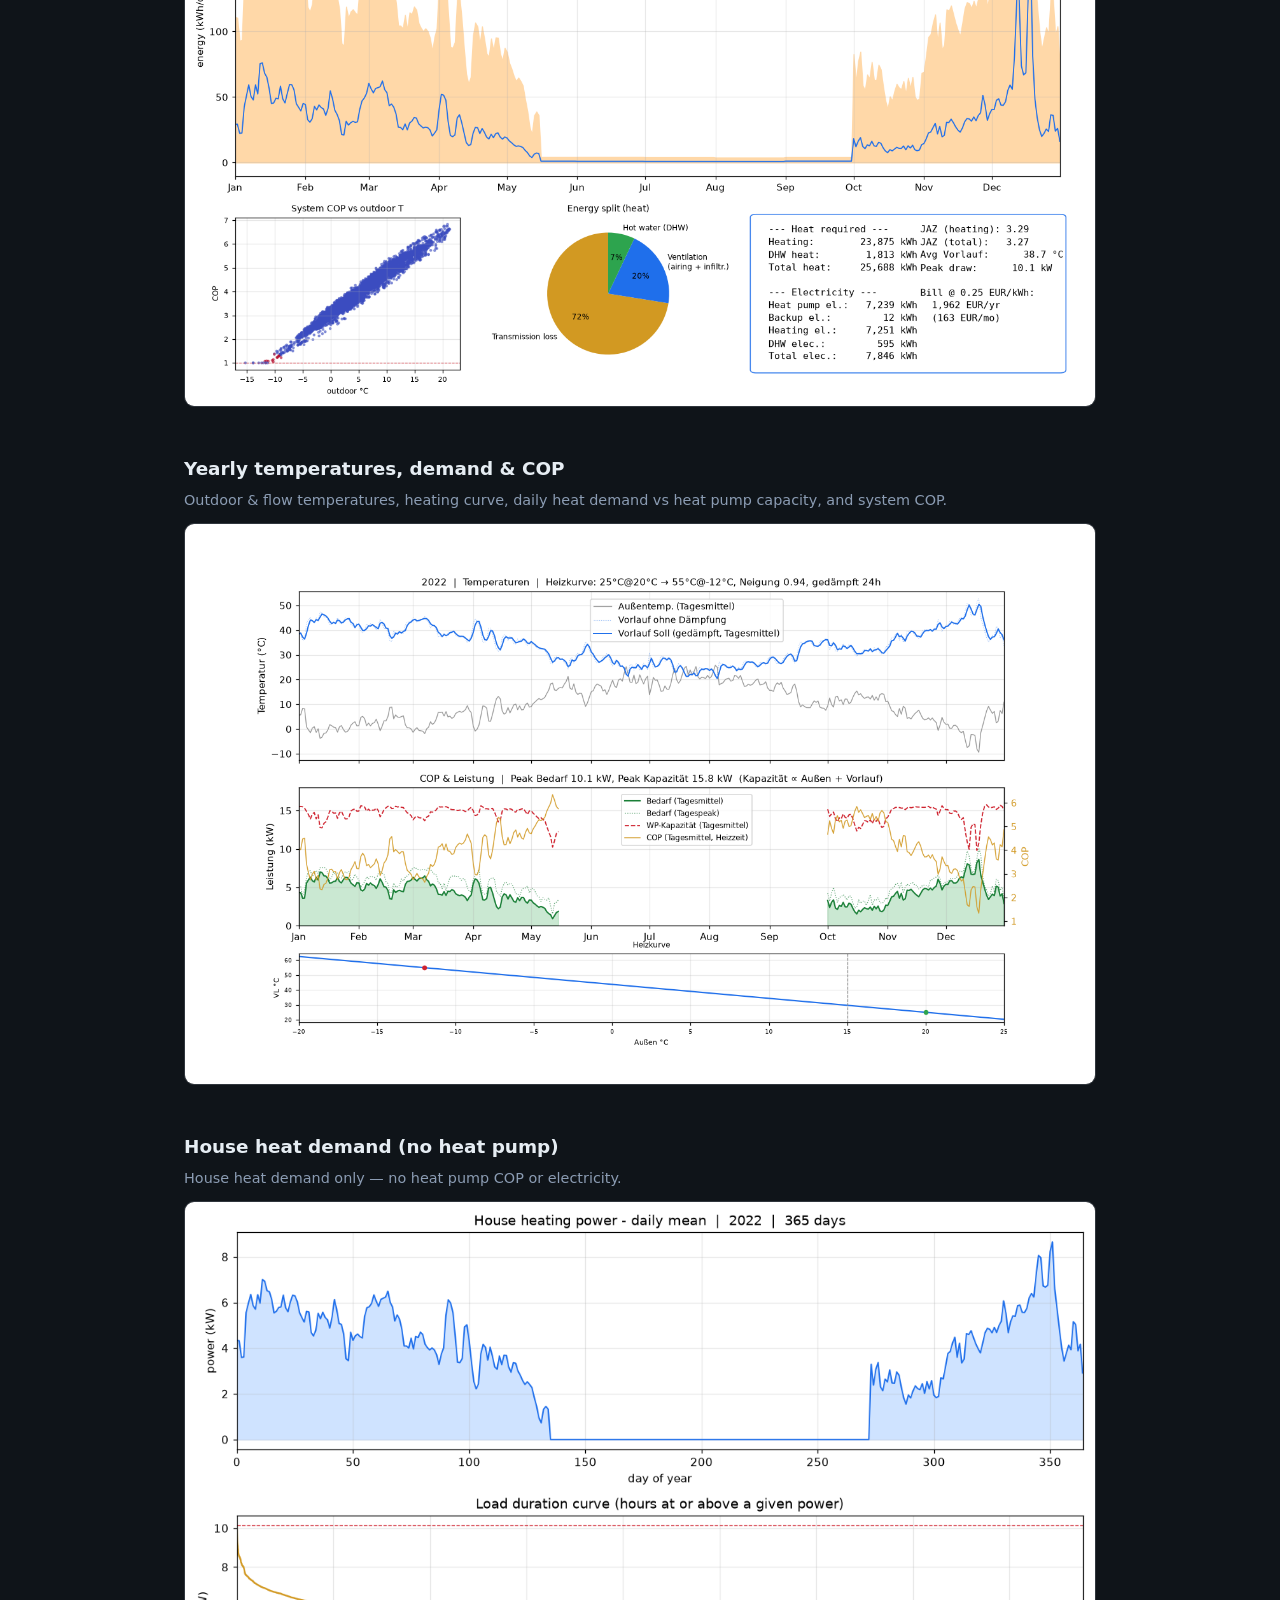
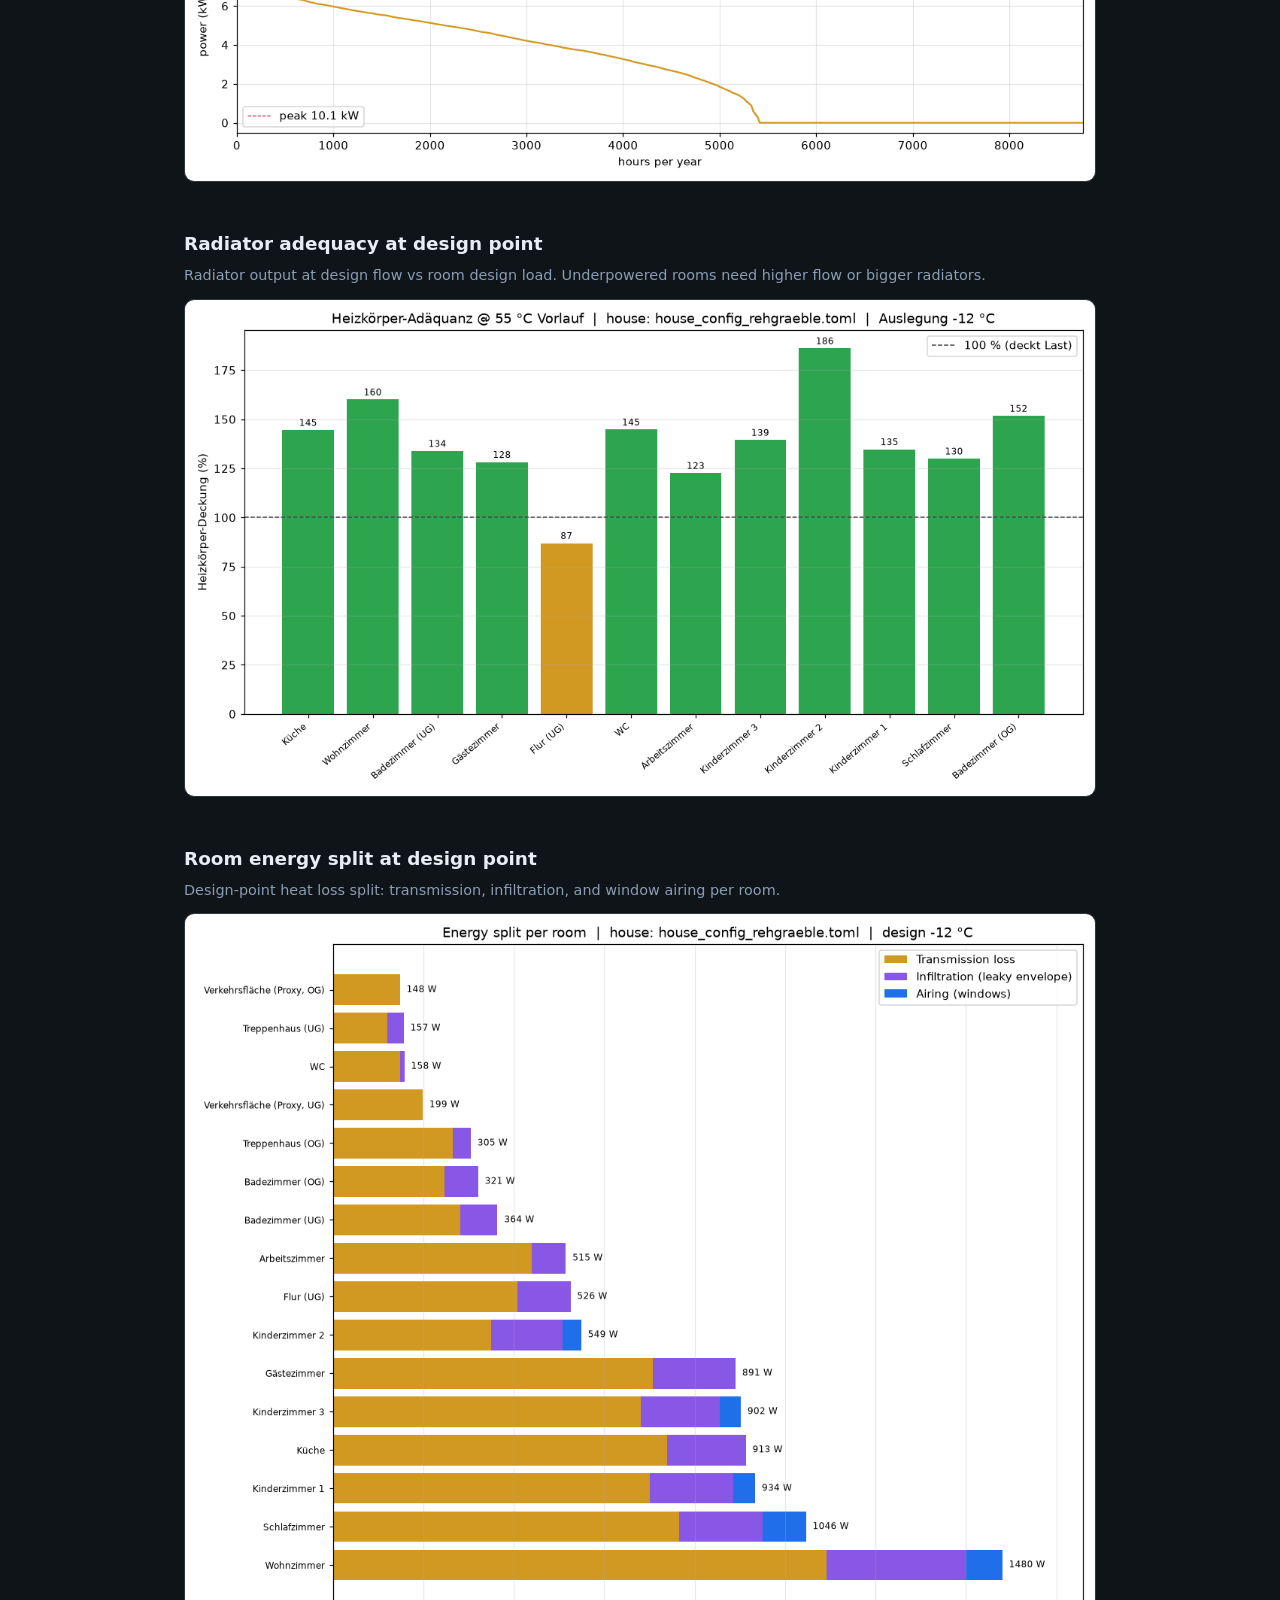
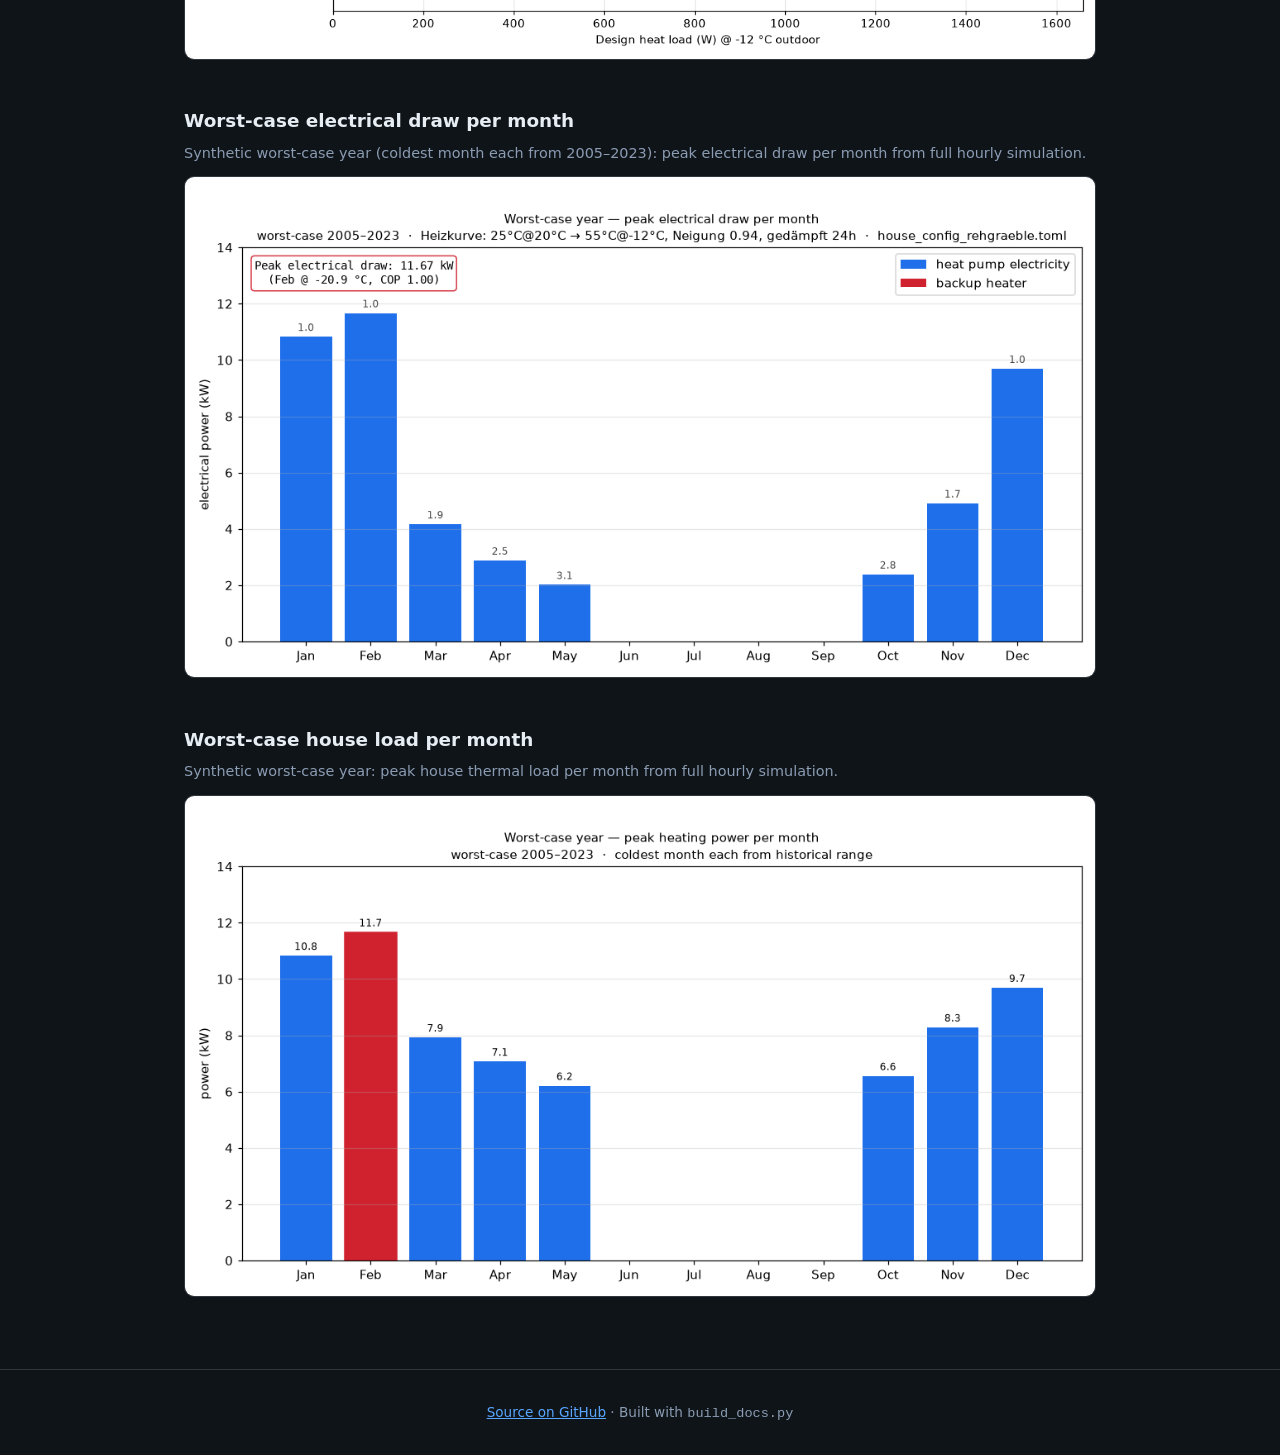
==== commit 92db21e5: "Deploy site (1271d29972d13c001a910101e489fe56166e1ecd) 1271d29972d13c001a910101e489fe56166e1ecd" ====
--- a/index.html
+++ b/index.html
@@ -64,8 +64,8 @@
       "house_full_year.png": "House heat demand only — no heat pump COP or electricity.",
       "radiator_check.png": "Radiator output at design flow vs room design load. Underpowered rooms need higher flow or bigger radiators.",
       "radiator_room_energy.png": "Design-point heat loss split: transmission, infiltration, and window airing per room.",
-      "sim_worst_case.png": "Peak electrical draw in the coldest hour of each month (PVGIS TMY 2005–2023; heat pump + backup heater).",
-      "house_worst_case.png": "Peak house thermal load in the coldest hour of each month (PVGIS TMY 2005–2023).",
+      "sim_worst_case.png": "Synthetic worst-case year (coldest month each from 2005–2023): peak electrical draw per month from full hourly simulation.",
+      "house_worst_case.png": "Synthetic worst-case year: peak house thermal load per month from full hourly simulation.",
     };
 
     let stats = null;
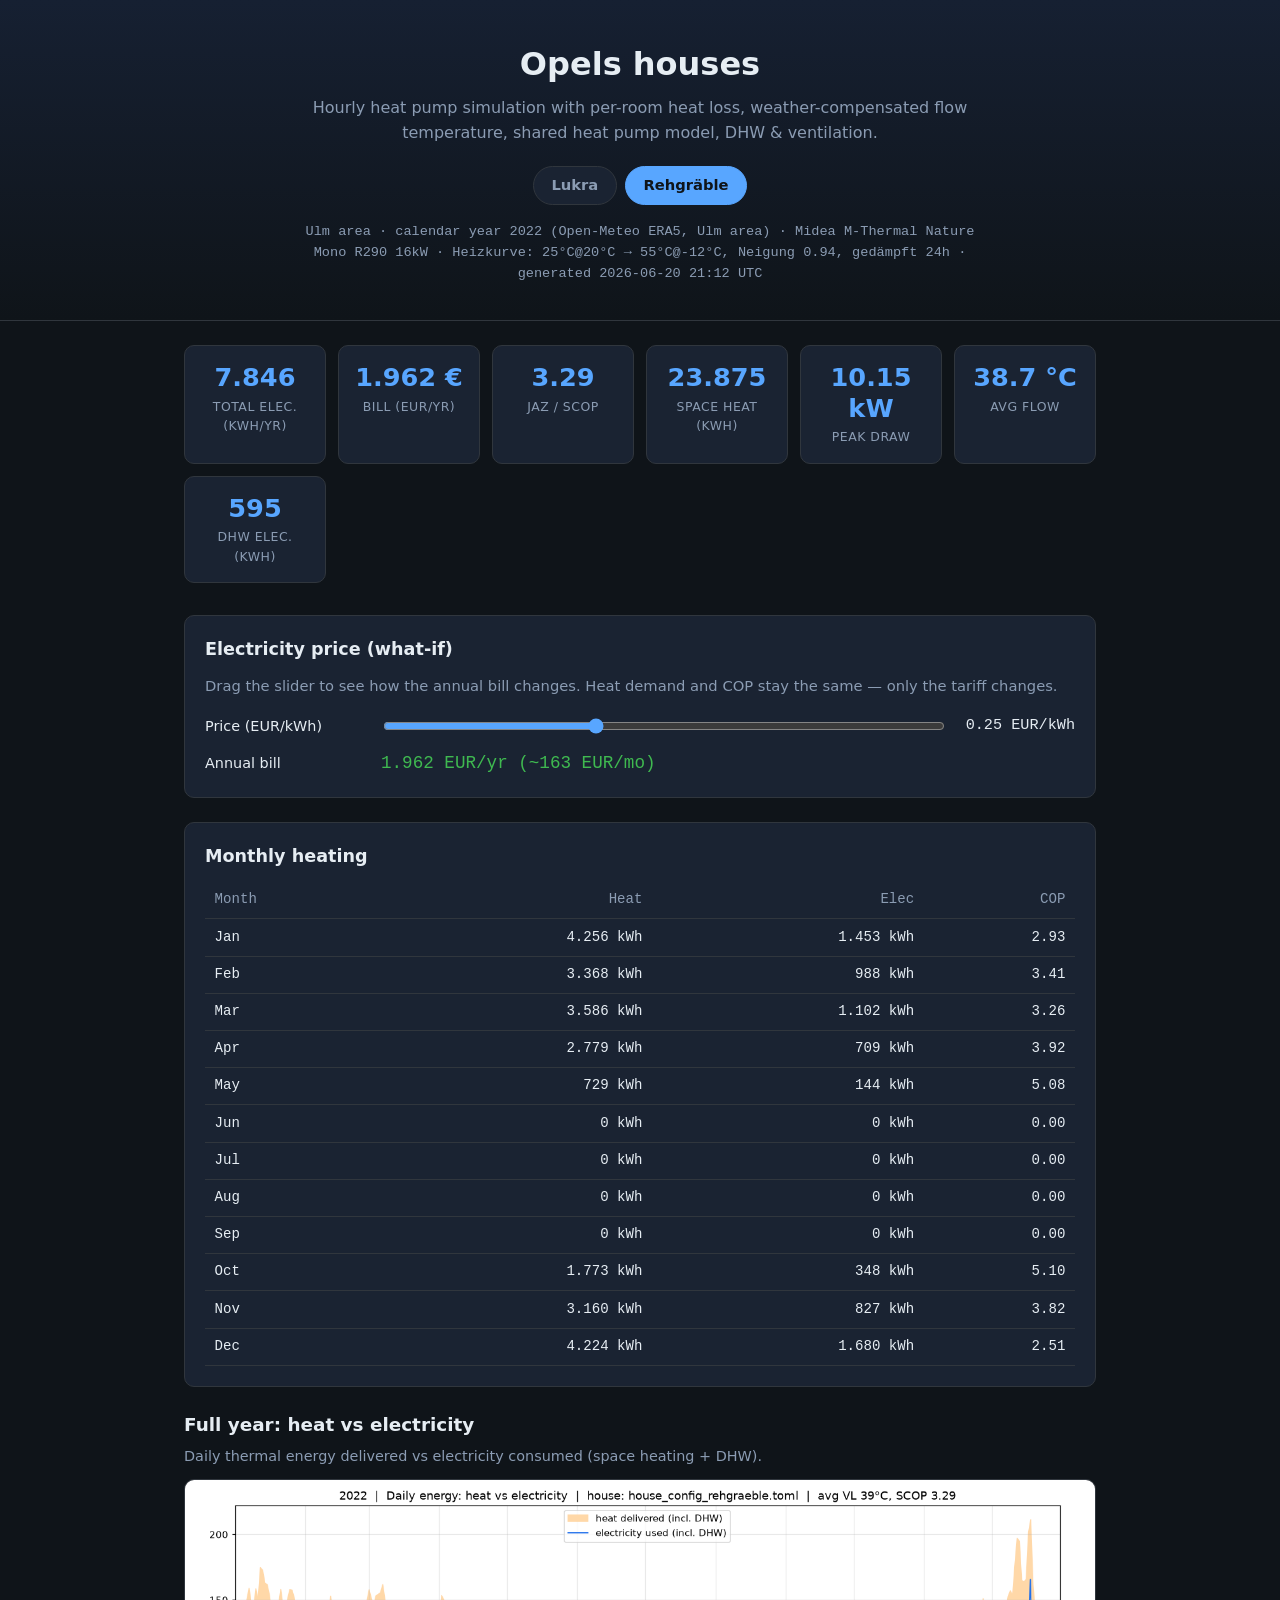
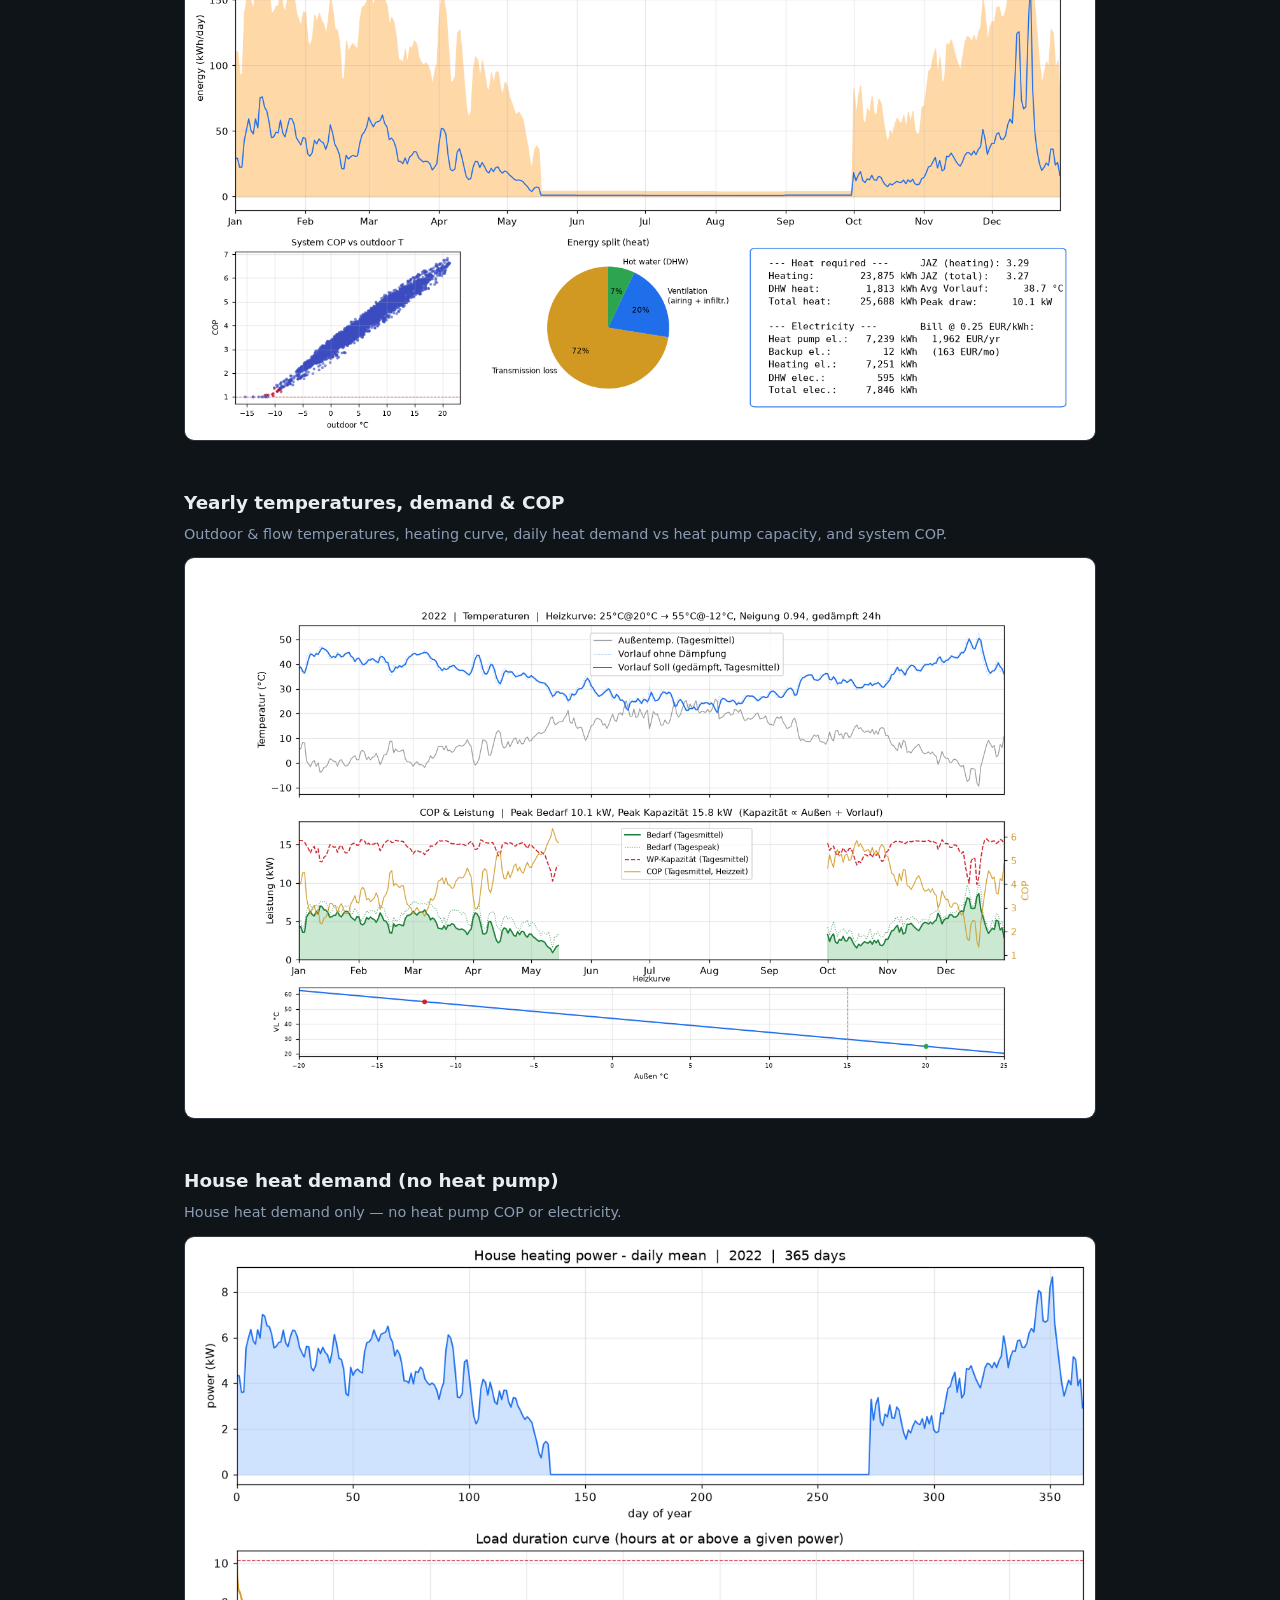
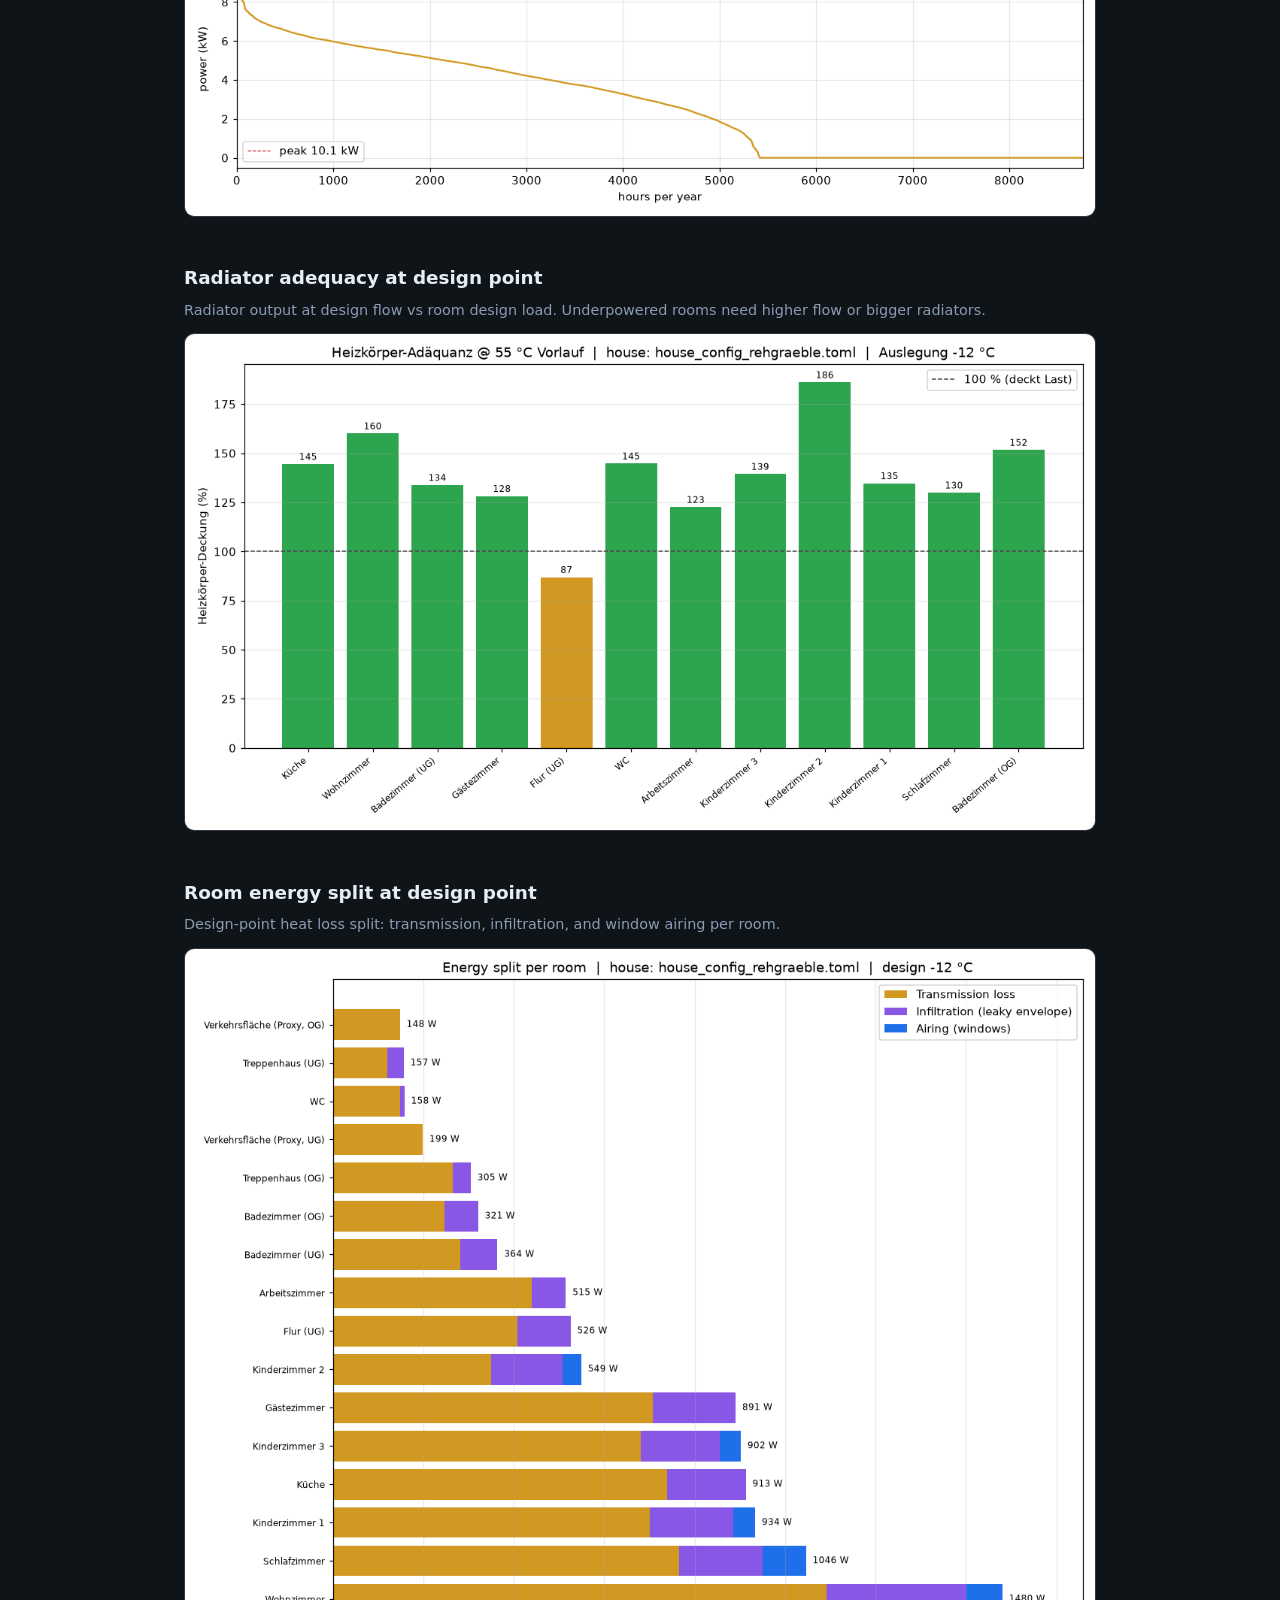
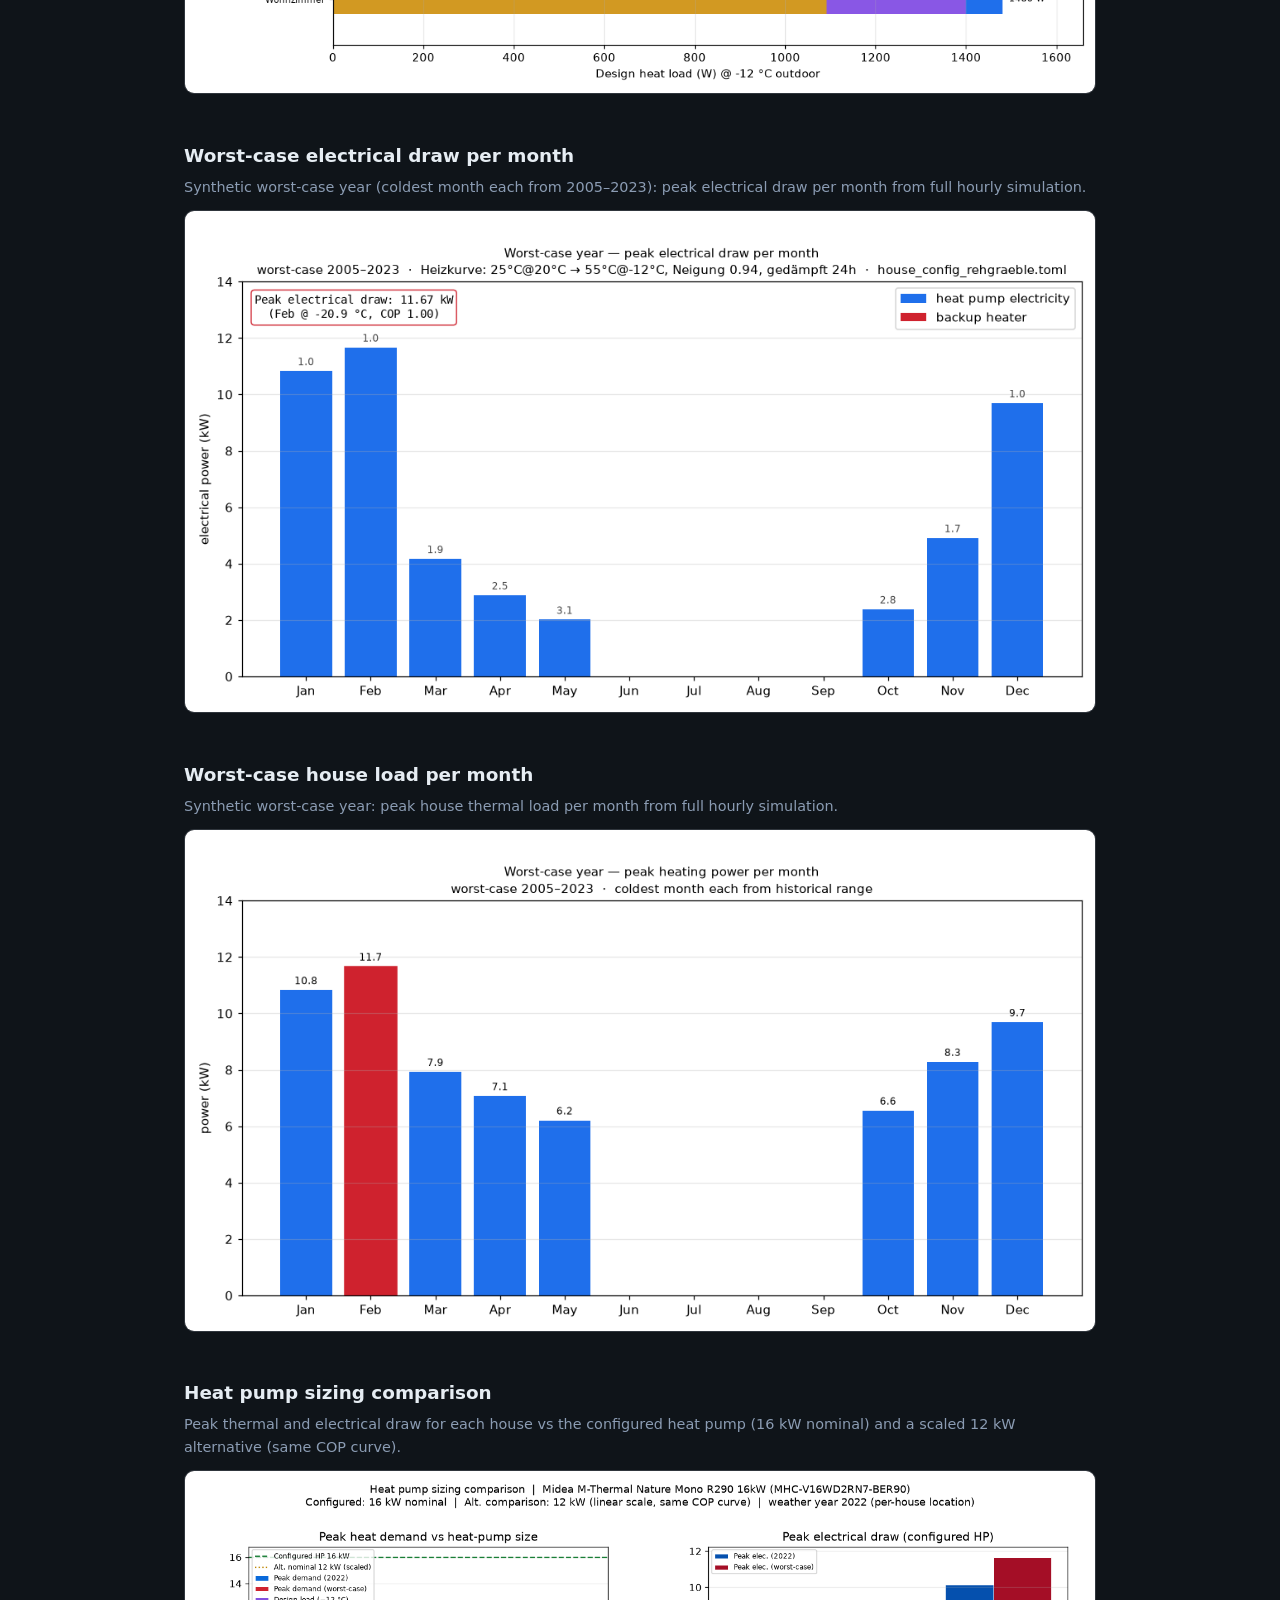
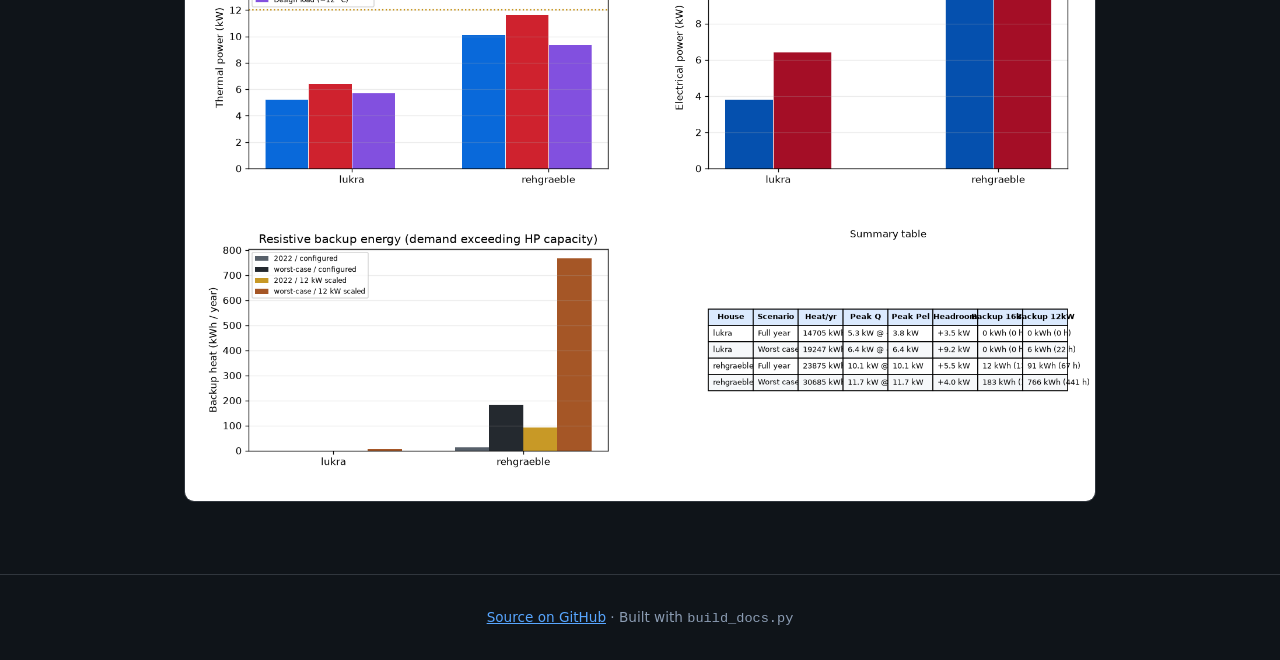
==== commit 3958e949: "Deploy site (be68f9a3e3054fa01a941c3b373fdd9d417430f8) be68f9a3e3054fa01a941c3b373fdd9d417430f8" ====
--- a/index.html
+++ b/index.html
@@ -3,21 +3,22 @@
 <head>
   <meta charset="utf-8">
   <meta name="viewport" content="width=device-width, initial-scale=1">
-  <title>Thilo's Home Heatpump Simulation</title>
-  <meta name="description" content="Hourly heat pump simulation for a South Germany home — annual energy, JAZ, and plots.">
+  <title>Opels houses</title>
+  <meta name="description" content="Hourly heat pump simulation for family homes — annual energy, JAZ, and plots.">
   <link rel="stylesheet" href="style.css">
 </head>
 <body>
   <header>
-    <h1>Thilo's Home Heatpump Simulation</h1>
-    <p>Hourly simulation for a South Germany home (Ulm–Memmingen weather). Per-room heat loss, weather-compensated flow temperature, Midea R290 heat pump, DHW &amp; ventilation.</p>
+    <h1 id="site-title">Opels houses</h1>
+    <p>Hourly heat pump simulation with per-room heat loss, weather-compensated flow temperature, shared heat pump model, DHW &amp; ventilation.</p>
+    <nav class="house-switcher" id="house-switcher" aria-label="Select house"></nav>
     <p class="meta" id="meta"></p>
   </header>
 
   <main>
     <div id="load-error" class="error" hidden>
       Could not load <code>stats.json</code>. Run
-      <code>HOUSE_CONFIG=house_config_rehgraeble.toml .venv/bin/python build_docs.py</code>
+      <code>.venv/bin/python build_docs.py</code>
       first, then serve this folder with a local HTTP server (not <code>file://</code>).
     </div>
 
@@ -49,6 +50,12 @@
       </div>
 
       <div id="plots"></div>
+
+      <section class="plot-section" id="sizing-section" hidden>
+        <h2>Heat pump sizing comparison</h2>
+        <p class="desc">Peak thermal and electrical draw for each house vs the configured heat pump (16 kW nominal) and a scaled 12 kW alternative (same COP curve).</p>
+        <img id="sizing-img" src="" alt="Heat pump sizing comparison" loading="lazy">
+      </section>
     </div>
   </main>
 
@@ -68,13 +75,47 @@
       "house_worst_case.png": "Synthetic worst-case year: peak house thermal load per month from full hourly simulation.",
     };
 
-    let stats = null;
+    const STORAGE_KEY = "selectedHouse";
+    let siteData = null;
+    let currentSlug = null;
+    let priceSliderHandler = null;
 
     function fmt(n, digits = 0) {
       return n.toLocaleString("de-DE", { maximumFractionDigits: digits, minimumFractionDigits: digits });
     }
 
-    function renderStats(s) {
+    function houseSlugs() {
+      return Object.keys(siteData.houses);
+    }
+
+    function resolveInitialSlug() {
+      const params = new URLSearchParams(window.location.search);
+      const fromUrl = params.get("house");
+      if (fromUrl && siteData.houses[fromUrl]) return fromUrl;
+      const stored = localStorage.getItem(STORAGE_KEY);
+      if (stored && siteData.houses[stored]) return stored;
+      return siteData.default_house || houseSlugs()[0];
+    }
+
+    function setUrlHouse(slug) {
+      const url = new URL(window.location.href);
+      url.searchParams.set("house", slug);
+      history.replaceState(null, "", url);
+    }
+
+    function renderSwitcher(activeSlug) {
+      const nav = document.getElementById("house-switcher");
+      nav.innerHTML = houseSlugs().map(slug => {
+        const h = siteData.houses[slug];
+        const active = slug === activeSlug ? " active" : "";
+        return `<button type="button" class="house-tab${active}" data-slug="${slug}">${h.label}</button>`;
+      }).join("");
+      nav.querySelectorAll(".house-tab").forEach(btn => {
+        btn.addEventListener("click", () => selectHouse(btn.dataset.slug));
+      });
+    }
+
+    function renderHouseStats(s, slug) {
       const cards = [
         { value: fmt(s.combined.elec_kwh), label: "Total elec. (kWh/yr)" },
         { value: fmt(s.combined.cost_eur_per_year) + " €", label: "Bill (EUR/yr)" },
@@ -91,7 +132,7 @@
       ).join("");
 
       document.getElementById("meta").textContent =
-        `${s.house_config} · ${s.weather || "weather"} · ${s.heat_pump.split("(")[0].trim()} · ${s.heating_curve} · generated ${s.generated_at}`;
+        `${s.location} · ${s.weather || "weather"} · ${s.heat_pump.split("(")[0].trim()} · ${s.heating_curve} · generated ${siteData.generated_at}`;
 
       const tbody = document.querySelector("#monthly-table tbody");
       tbody.innerHTML = s.monthly.map(m =>
@@ -102,7 +143,7 @@
         <section class="plot-section">
           <h2>${p.title}</h2>
           <p class="desc">${PLOT_DESC[p.file] || ""}</p>
-          <img src="assets/${p.file}" alt="${p.title}" loading="lazy">
+          <img src="assets/${slug}/${p.file}" alt="${p.title}" loading="lazy">
         </section>
       `).join("");
     }
@@ -114,25 +155,53 @@
       const basePrice = s.electricity_price_eur_per_kwh;
       const totalKwh = s.combined.elec_kwh;
 
+      if (priceSliderHandler) {
+        slider.removeEventListener("input", priceSliderHandler);
+      }
       slider.value = basePrice;
-      function update() {
+      priceSliderHandler = () => {
         const p = parseFloat(slider.value);
         priceOut.textContent = p.toFixed(2) + " EUR/kWh";
         const yearly = totalKwh * p;
         costOut.textContent = fmt(Math.round(yearly)) + " EUR/yr  (~" + fmt(Math.round(yearly / 12)) + " EUR/mo)";
-      }
-      slider.addEventListener("input", update);
-      update();
+      };
+      slider.addEventListener("input", priceSliderHandler);
+      priceSliderHandler();
+    }
+
+    function renderSizingComparison() {
+      const section = document.getElementById("sizing-section");
+      const img = document.getElementById("sizing-img");
+      if (!siteData.sizing_comparison) {
+        section.hidden = true;
+        return;
+      }
+      img.src = siteData.sizing_comparison;
+      section.hidden = false;
+    }
+
+    function selectHouse(slug) {
+      if (!siteData.houses[slug]) return;
+      currentSlug = slug;
+      localStorage.setItem(STORAGE_KEY, slug);
+      setUrlHouse(slug);
+      renderSwitcher(slug);
+      renderHouseStats(siteData.houses[slug], slug);
+      setupPriceSlider(siteData.houses[slug]);
     }
 
     async function init() {
       try {
         const resp = await fetch("stats.json");
         if (!resp.ok) throw new Error(resp.statusText);
-        stats = await resp.json();
+        siteData = await resp.json();
+        if (siteData.site_title) {
+          document.getElementById("site-title").textContent = siteData.site_title;
+          document.title = siteData.site_title;
+        }
         document.getElementById("content").hidden = false;
-        renderStats(stats);
-        setupPriceSlider(stats);
+        renderSizingComparison();
+        selectHouse(resolveInitialSlug());
       } catch (e) {
         document.getElementById("load-error").hidden = false;
         console.error(e);
--- a/style.css
+++ b/style.css
@@ -57,6 +57,39 @@
   font-family: var(--mono);
 }
 
+.house-switcher {
+  display: flex;
+  flex-wrap: wrap;
+  justify-content: center;
+  gap: 0.5rem;
+  margin: 1.25rem auto 0;
+  max-width: 32rem;
+}
+
+.house-tab {
+  font: inherit;
+  font-size: 0.92rem;
+  font-weight: 600;
+  padding: 0.45rem 1.1rem;
+  border-radius: 999px;
+  border: 1px solid var(--border);
+  background: var(--surface);
+  color: var(--muted);
+  cursor: pointer;
+  transition: background 0.15s, color 0.15s, border-color 0.15s;
+}
+
+.house-tab:hover {
+  color: var(--text);
+  border-color: var(--accent);
+}
+
+.house-tab.active {
+  background: var(--accent);
+  border-color: var(--accent);
+  color: #0f1419;
+}
+
 main {
   max-width: 960px;
   margin: 0 auto;
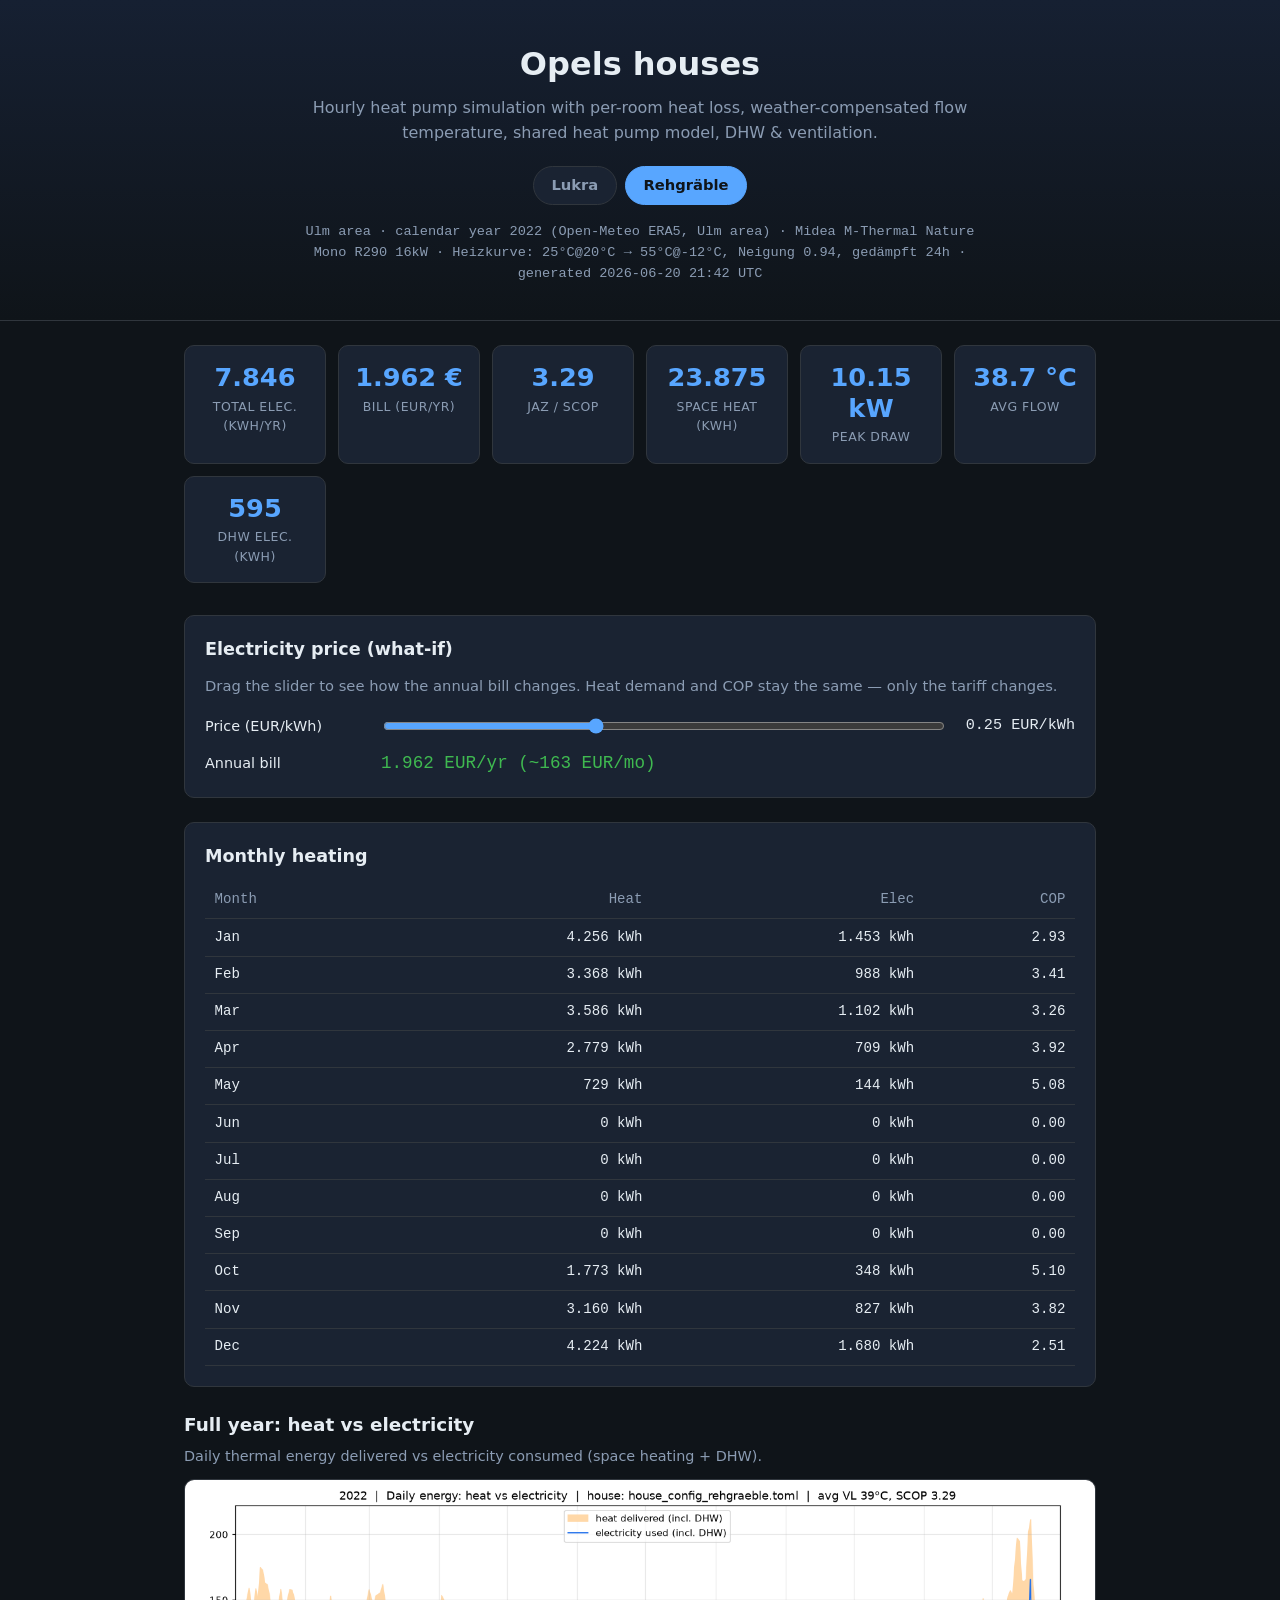
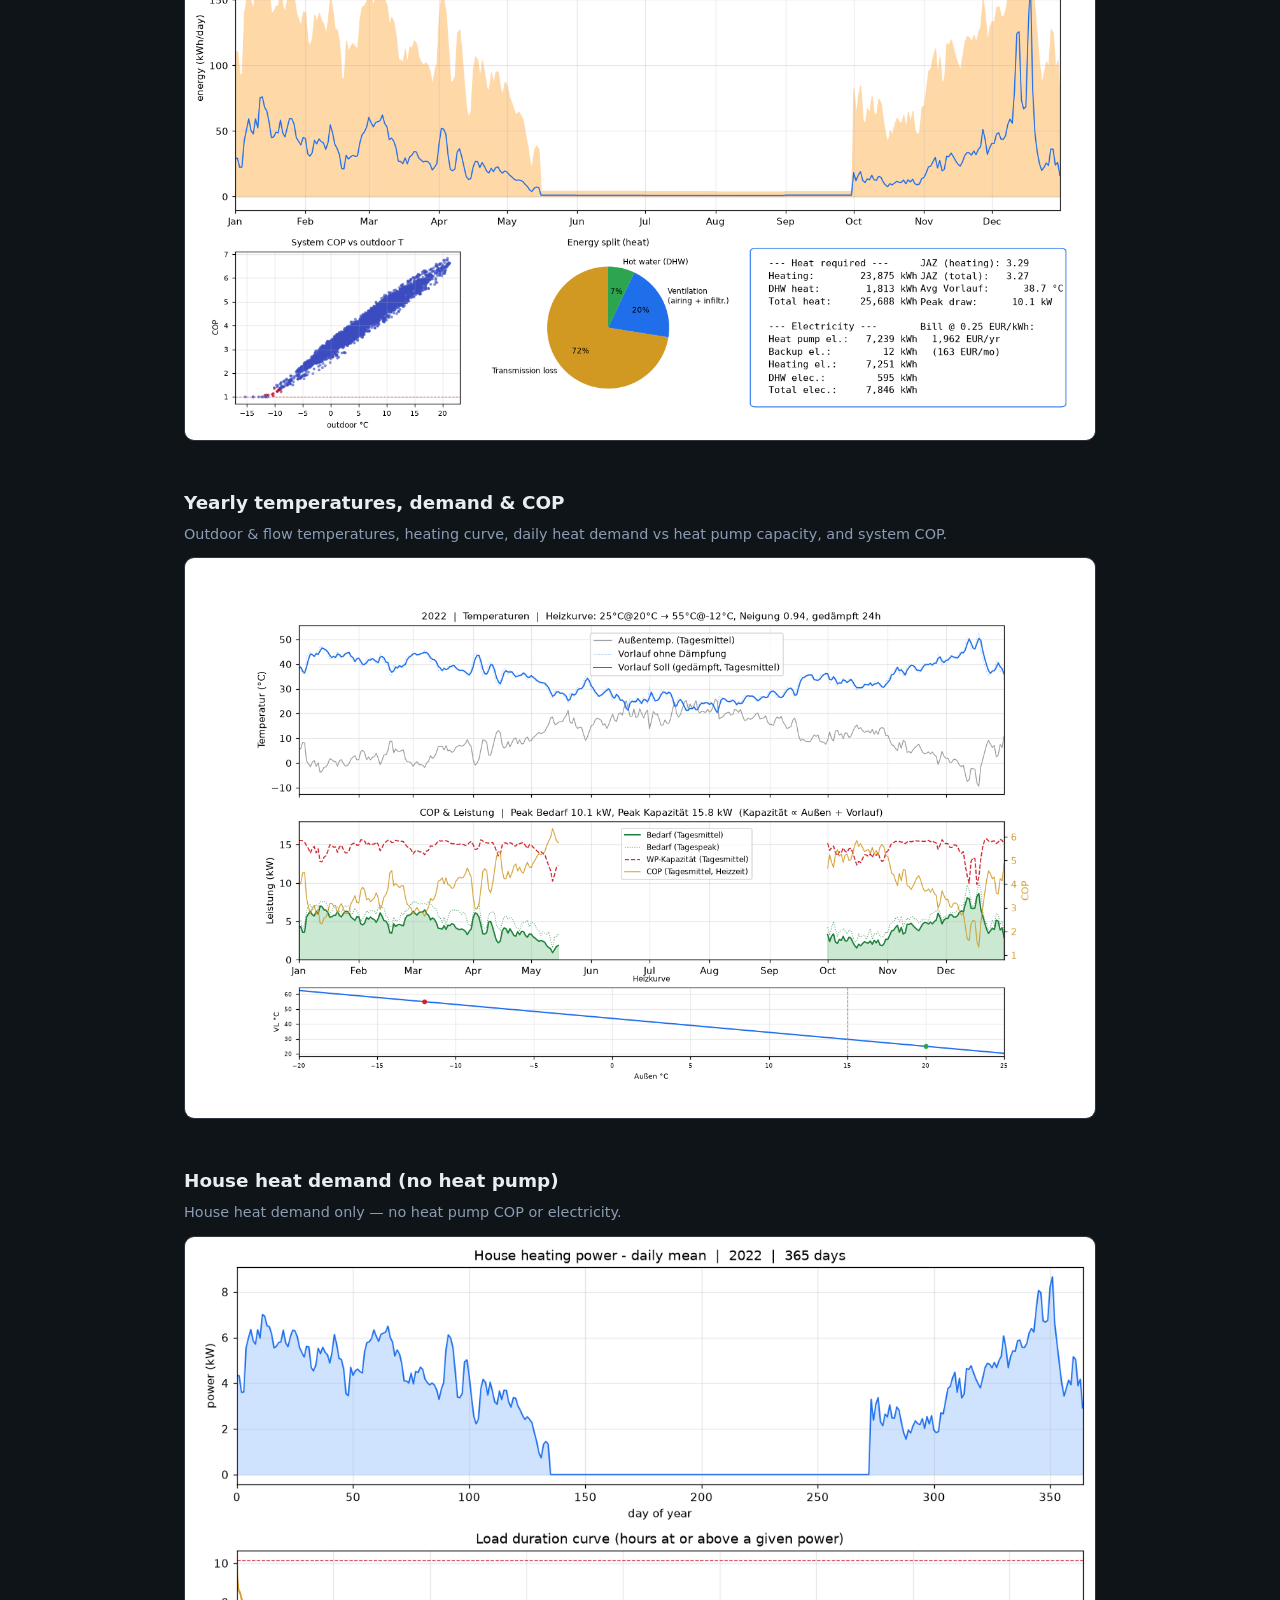
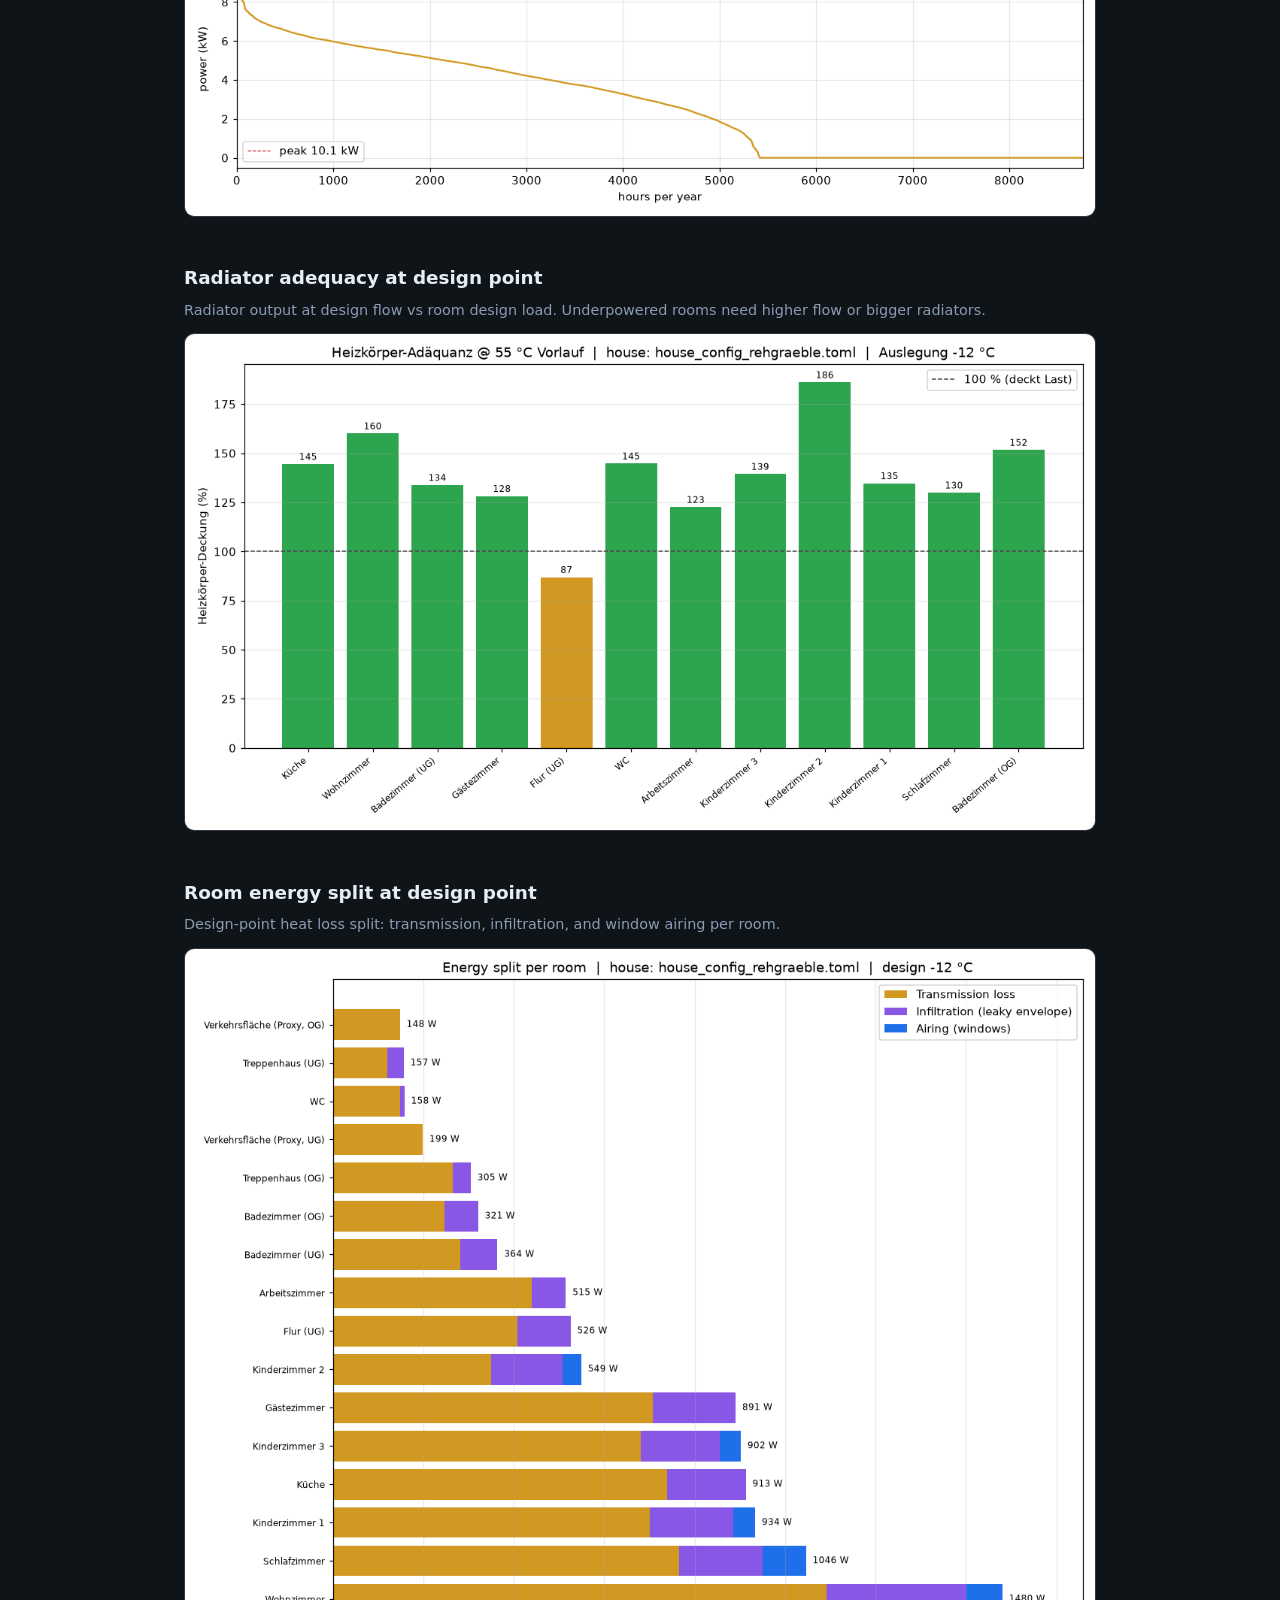
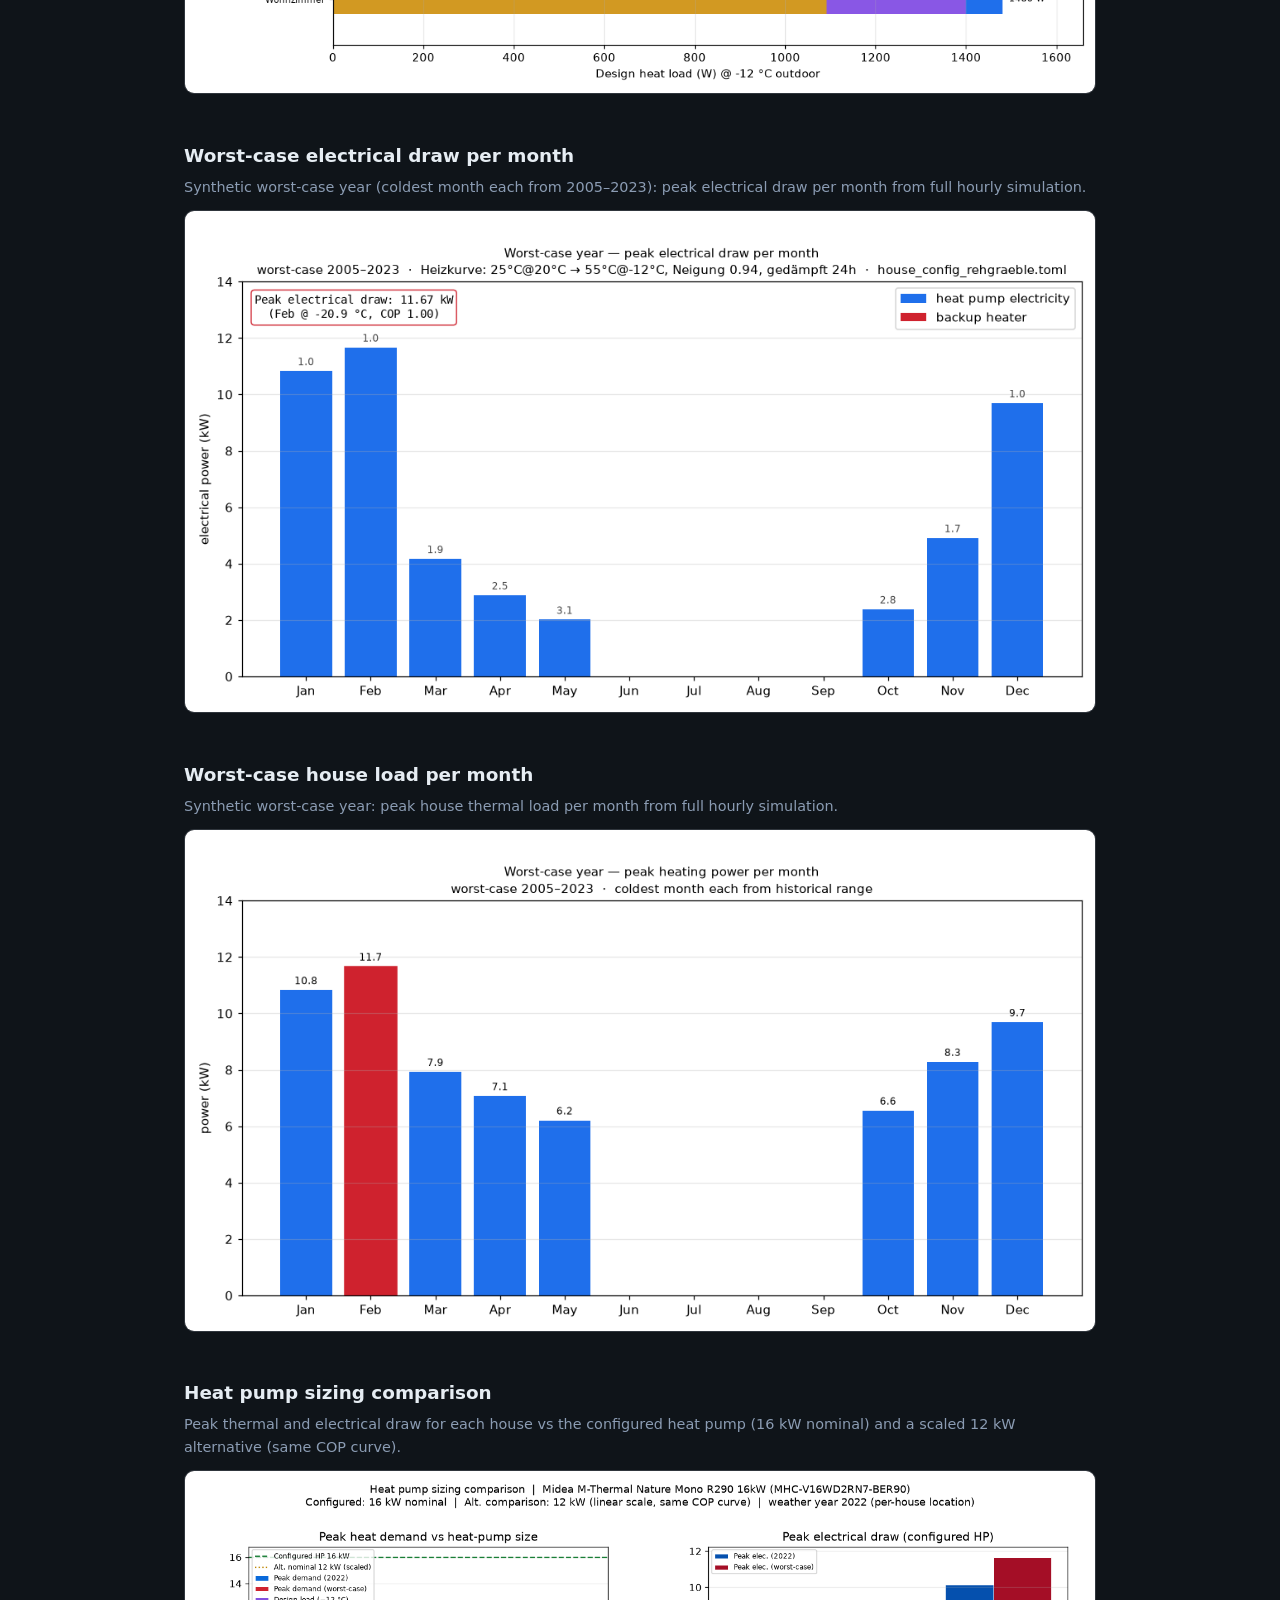
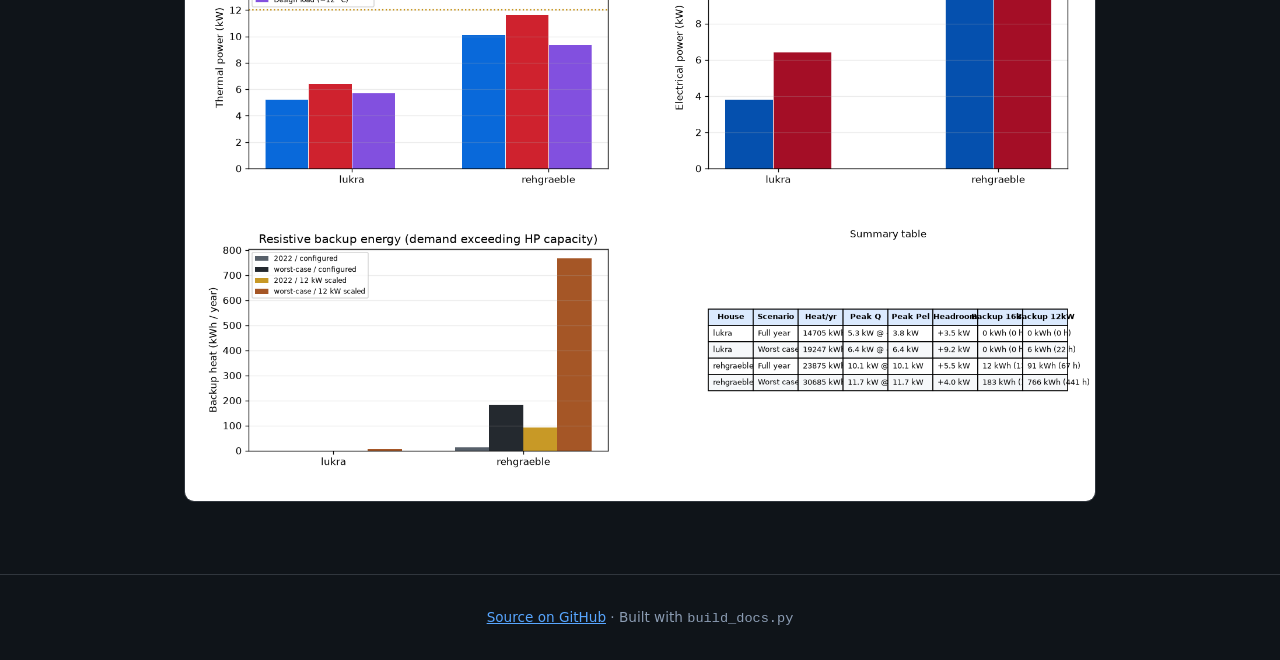
==== commit 0387ec5a: "Deploy site (98789adea30eec5696c7bfaf96aa75e6a757db5d) 98789adea30eec5696c7bfaf96aa75e6a757db5d" ====
--- a/index.html
+++ b/index.html
@@ -6,6 +6,8 @@
   <title>Opels houses</title>
   <meta name="description" content="Hourly heat pump simulation for family homes — annual energy, JAZ, and plots.">
   <link rel="stylesheet" href="style.css">
+  <script src="build-id.js"></script>
+  <script>window.__BUILD_ID__ = window.__BUILD_ID__ || "";</script>
 </head>
 <body>
   <header>
@@ -17,9 +19,8 @@
 
   <main>
     <div id="load-error" class="error" hidden>
-      Could not load <code>stats.json</code>. Run
-      <code>.venv/bin/python build_docs.py</code>
-      first, then serve this folder with a local HTTP server (not <code>file://</code>).
+      <p id="load-error-msg">Could not load site data.</p>
+      <p class="error-hint">Run <code>.venv/bin/python build_docs.py</code>, then open this folder via a local HTTP server (not <code>file://</code>).</p>
     </div>
 
     <div id="content" hidden>
@@ -76,9 +77,53 @@
     };
 
     const STORAGE_KEY = "selectedHouse";
+    const HOUSE_LABELS = { rehgraeble: "Rehgräble", lukra: "Lukra" };
     let siteData = null;
     let currentSlug = null;
     let priceSliderHandler = null;
+
+    function statsUrl() {
+      const base = new URL("stats.json", window.location.href);
+      if (window.__BUILD_ID__) {
+        base.searchParams.set("v", window.__BUILD_ID__);
+      }
+      return base.href;
+    }
+
+    function showError(msg) {
+      document.getElementById("load-error-msg").textContent = msg;
+      document.getElementById("load-error").hidden = false;
+      document.getElementById("content").hidden = true;
+    }
+
+    /** Accept current multi-house stats.json and legacy single-house format. */
+    function normalizeSiteData(raw) {
+      if (raw.houses && typeof raw.houses === "object" && Object.keys(raw.houses).length) {
+        return raw;
+      }
+      let slug = "default";
+      const cfg = raw.house_config || "";
+      const m = cfg.match(/house_config_(.+)\.toml$/);
+      if (m) slug = m[1];
+      return {
+        site_title: raw.site_title || "Opels houses",
+        default_house: slug,
+        generated_at: raw.generated_at || "",
+        sizing_comparison: raw.sizing_comparison || null,
+        houses: {
+          [slug]: {
+            label: HOUSE_LABELS[slug] || slug,
+            ...raw,
+            plots: raw.plots || [],
+            _flatAssets: true,
+          },
+        },
+      };
+    }
+
+    function assetPrefix(slug, house) {
+      return house._flatAssets ? "assets/" : `assets/${slug}/`;
+    }
 
     function fmt(n, digits = 0) {
       return n.toLocaleString("de-DE", { maximumFractionDigits: digits, minimumFractionDigits: digits });
@@ -116,13 +161,14 @@
     }
 
     function renderHouseStats(s, slug) {
+      const hp = s.heat_pump || "";
       const cards = [
-        { value: fmt(s.combined.elec_kwh), label: "Total elec. (kWh/yr)" },
-        { value: fmt(s.combined.cost_eur_per_year) + " €", label: "Bill (EUR/yr)" },
-        { value: s.heating.scop, label: "JAZ / SCOP" },
-        { value: fmt(s.heating.heat_kwh), label: "Space heat (kWh)" },
-        { value: s.heating.peak_el_kw + " kW", label: "Peak draw" },
-        { value: s.heating.avg_flow_c + " °C", label: "Avg flow" },
+        { value: fmt(s.combined?.elec_kwh ?? 0), label: "Total elec. (kWh/yr)" },
+        { value: fmt(s.combined?.cost_eur_per_year ?? 0) + " €", label: "Bill (EUR/yr)" },
+        { value: s.heating?.scop ?? "—", label: "JAZ / SCOP" },
+        { value: fmt(s.heating?.heat_kwh ?? 0), label: "Space heat (kWh)" },
+        { value: (s.heating?.peak_el_kw ?? "—") + " kW", label: "Peak draw" },
+        { value: (s.heating?.avg_flow_c ?? "—") + " °C", label: "Avg flow" },
       ];
       if (s.dhw) {
         cards.push({ value: fmt(s.dhw.elec_kwh), label: "DHW elec. (kWh)" });
@@ -132,18 +178,19 @@
       ).join("");
 
       document.getElementById("meta").textContent =
-        `${s.location} · ${s.weather || "weather"} · ${s.heat_pump.split("(")[0].trim()} · ${s.heating_curve} · generated ${siteData.generated_at}`;
+        `${s.location || ""} · ${s.weather || "weather"} · ${hp.split("(")[0].trim()} · ${s.heating_curve || ""} · generated ${siteData.generated_at}`;
 
       const tbody = document.querySelector("#monthly-table tbody");
-      tbody.innerHTML = s.monthly.map(m =>
-        `<tr><td>${m.month}</td><td>${fmt(m.heat_kwh)} kWh</td><td>${fmt(m.elec_kwh)} kWh</td><td>${m.cop.toFixed(2)}</td></tr>`
+      tbody.innerHTML = (s.monthly || []).map(m =>
+        `<tr><td>${m.month}</td><td>${fmt(m.heat_kwh)} kWh</td><td>${fmt(m.elec_kwh)} kWh</td><td>${Number(m.cop || 0).toFixed(2)}</td></tr>`
       ).join("");
 
-      document.getElementById("plots").innerHTML = s.plots.map(p => `
+      const prefix = assetPrefix(slug, s);
+      document.getElementById("plots").innerHTML = (s.plots || []).map(p => `
         <section class="plot-section">
           <h2>${p.title}</h2>
           <p class="desc">${PLOT_DESC[p.file] || ""}</p>
-          <img src="assets/${slug}/${p.file}" alt="${p.title}" loading="lazy">
+          <img src="${prefix}${p.file}" alt="${p.title}" loading="lazy">
         </section>
       `).join("");
     }
@@ -181,7 +228,9 @@
     }
 
     function selectHouse(slug) {
-      if (!siteData.houses[slug]) return;
+      if (!siteData?.houses?.[slug]) {
+        throw new Error(`Unknown house: ${slug}`);
+      }
       currentSlug = slug;
       localStorage.setItem(STORAGE_KEY, slug);
       setUrlHouse(slug);
@@ -191,19 +240,33 @@
     }
 
     async function init() {
+      if (window.location.protocol === "file:") {
+        showError("This site must be served over HTTP (file:// cannot load stats.json).");
+        return;
+      }
       try {
-        const resp = await fetch("stats.json");
-        if (!resp.ok) throw new Error(resp.statusText);
-        siteData = await resp.json();
+        const resp = await fetch(statsUrl(), { cache: "no-store" });
+        if (!resp.ok) {
+          throw new Error(`stats.json HTTP ${resp.status}`);
+        }
+        siteData = normalizeSiteData(await resp.json());
+        if (!siteData.houses || !Object.keys(siteData.houses).length) {
+          throw new Error("stats.json has no house entries");
+        }
         if (siteData.site_title) {
           document.getElementById("site-title").textContent = siteData.site_title;
           document.title = siteData.site_title;
         }
         document.getElementById("content").hidden = false;
+        document.getElementById("load-error").hidden = true;
         renderSizingComparison();
-        selectHouse(resolveInitialSlug());
+        const slug = resolveInitialSlug();
+        if (!siteData.houses[slug]) {
+          throw new Error(`Default house "${slug}" not found in stats.json`);
+        }
+        selectHouse(slug);
       } catch (e) {
-        document.getElementById("load-error").hidden = false;
+        showError(e.message || String(e));
         console.error(e);
       }
     }
--- a/style.css
+++ b/style.css
@@ -234,6 +234,13 @@
   margin: 1rem 0;
 }
 
+.error-hint {
+  margin: 0.5rem 0 0;
+  font-size: 0.9rem;
+  color: #ffb4b4;
+  opacity: 0.9;
+}
+
 @media (max-width: 600px) {
   .stats-grid {
     grid-template-columns: repeat(2, 1fr);
